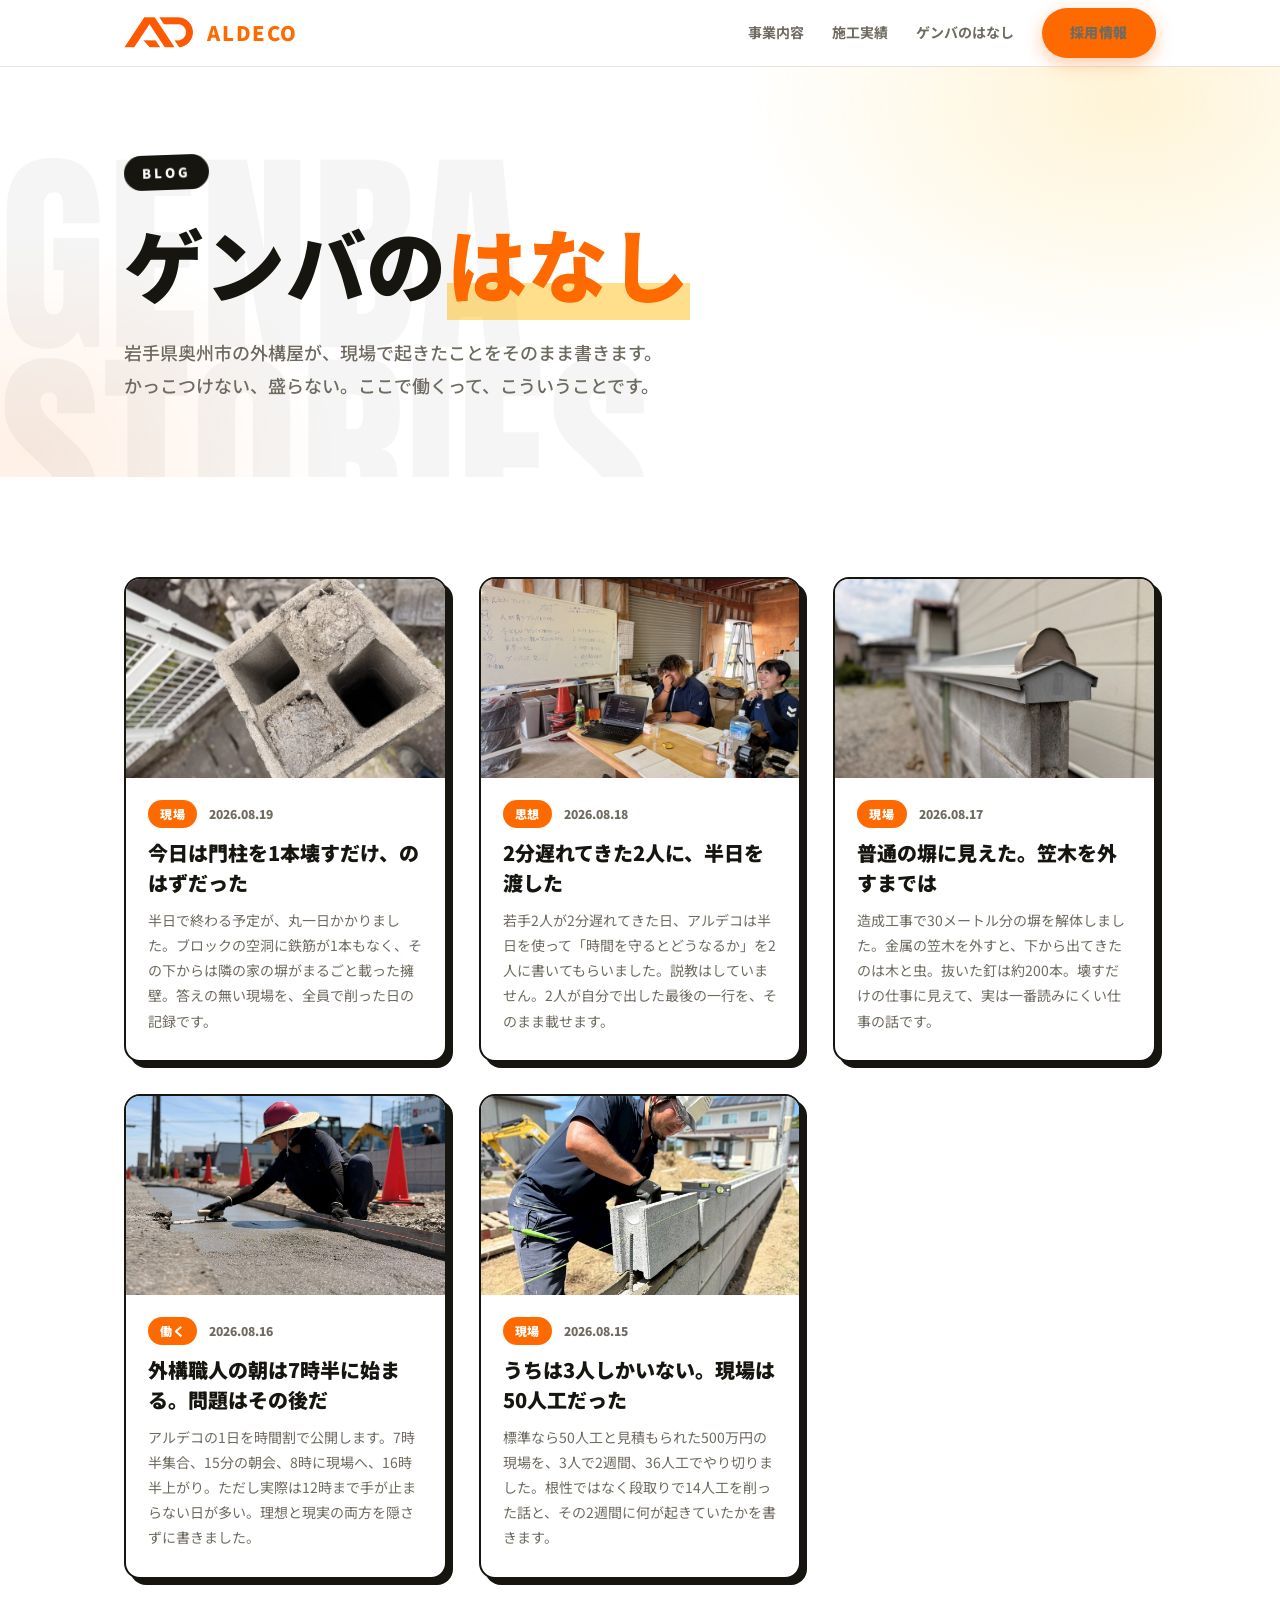
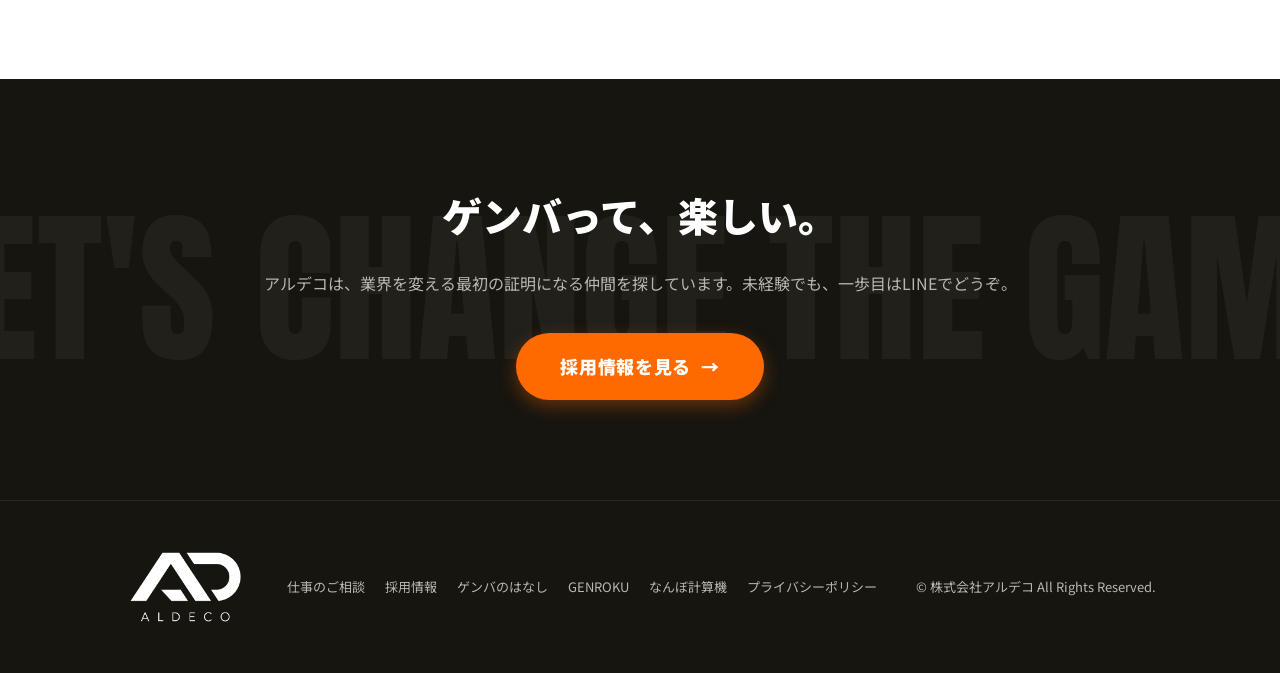
==== blog/index.html @ 64f45344 "記事修正: タイトルを型に戻し、文体を書き直し タイトル「ブロックの中はスカスカだった。問題はその下にあった」は SKILL.mdの型（結末・オチをタイトルに出さない／引っかかりだけ置く） に反してオ" ====
<!DOCTYPE html>
<html lang="ja">
<head>
<meta charset="UTF-8">
<meta name="viewport" content="width=device-width, initial-scale=1.0">
<title>ゲンバのはなし｜株式会社アルデコ（ALDECO）</title>
<meta name="description" content="岩手県奥州市の外構・造成会社アルデコのブログ。現場のリアル、道具の話、未経験から育つ仕組みまで、代表が自分で書いています。">
<link rel="canonical" href="https://aldeco.co.jp/blog/">
<meta property="og:type" content="website">
<meta property="og:site_name" content="株式会社アルデコ（ALDECO）">
<meta property="og:title" content="ゲンバのはなし｜株式会社アルデコ（ALDECO）">
<meta property="og:description" content="岩手県奥州市の外構・造成会社アルデコのブログ。現場のリアル、道具の話、未経験から育つ仕組みまで、代表が自分で書いています。">
<meta property="og:url" content="https://aldeco.co.jp/blog/">
<meta property="og:image" content="https://aldeco.co.jp/img/ogp.png">
<meta name="twitter:card" content="summary_large_image">
<link rel="icon" type="image/png" href="/img/favicon.png">
<link rel="alternate" type="application/rss+xml" title="アルデコのゲンバのはなし" href="/blog/feed.xml">
<link rel="preconnect" href="https://fonts.googleapis.com">
<link rel="preconnect" href="https://fonts.gstatic.com" crossorigin>
<link href="https://fonts.googleapis.com/css2?family=Anton&family=Noto+Sans+JP:wght@400;500;700;900&display=swap" rel="stylesheet">
<link rel="stylesheet" href="/style.css">
<link rel="stylesheet" href="/blog.css">
<script type="application/ld+json">{"@context":"https://schema.org","@graph":[{"@type":"Organization","@id":"https://aldeco.co.jp/#organization","name":"株式会社アルデコ","alternateName":"ALDECO","url":"https://aldeco.co.jp/","logo":"https://aldeco.co.jp/img/logo-black.png","telephone":"080-4402-3343","address":{"@type":"PostalAddress","addressCountry":"JP","addressRegion":"岩手県","addressLocality":"奥州市","streetAddress":"水沢真城東五郎兵衛2"},"areaServed":"岩手県","knowsAbout":["外構工事","ブロック積み","宅地造成","土間コンクリート"]},{"@type":"Blog","@id":"https://aldeco.co.jp/blog/#blog","name":"アルデコのゲンバのはなし","description":"アルデコに出会う人を、増やし続ける。","url":"https://aldeco.co.jp/blog/","inLanguage":"ja","publisher":{"@id":"https://aldeco.co.jp/#organization"},"blogPost":[{"@type":"BlogPosting","headline":"今日は門柱を1本壊すだけ、のはずだった","url":"https://aldeco.co.jp/blog/block-sukasuka/","datePublished":"2026-08-19"},{"@type":"BlogPosting","headline":"2分遅れてきた2人に、半日を渡した","url":"https://aldeco.co.jp/blog/2funnochikoku/","datePublished":"2026-08-18"},{"@type":"BlogPosting","headline":"普通の塀に見えた。笠木を外すまでは","url":"https://aldeco.co.jp/blog/kasagi-kaitai/","datePublished":"2026-08-17"},{"@type":"BlogPosting","headline":"外構職人の朝は7時半に始まる。問題はその後だ","url":"https://aldeco.co.jp/blog/genba-1nichi/","datePublished":"2026-08-16"},{"@type":"BlogPosting","headline":"うちは3人しかいない。現場は50人工だった","url":"https://aldeco.co.jp/blog/kanegasaki-50ninku/","datePublished":"2026-08-15"}]}]}</script>
<meta name="google-site-verification" content="G8R8m3gar3-l_zCH6oKk3zuVZLrA_u7wcCPGj2cS2X8">
<script async src="https://www.googletagmanager.com/gtag/js?id=G-1KLHYNGL5F"></script>
<script>
window.dataLayer=window.dataLayer||[];function gtag(){dataLayer.push(arguments)}
gtag('js',new Date());gtag('config','G-1KLHYNGL5F');
document.addEventListener('click',function(e){
  var a=e.target&&e.target.closest?e.target.closest('a'):null;if(!a)return;
  var h=a.getAttribute('href')||'',from=location.pathname;
  if(h.indexOf('/recruit/')===0||h.indexOf('#entry')===0)gtag('event','recruit_click',{link_url:h,from:from});
  if(h.indexOf('lin.ee')>-1||h.indexOf('line.me')>-1)gtag('event','line_click',{from:from});
  if(h.indexOf('tel:')===0)gtag('event','tel_click',{from:from});
},{passive:true});
</script>
</head>
<body class="is-blog">

<header>
  <div class="container nav">
    <a href="/" class="logo"><img src="/img/mark-allorange.png" alt="ALDECO ロゴ"><span>ALDECO</span></a>
    <nav class="nav-links">
      <a href="/#business" class="hide-sp">事業内容</a>
      <a href="/#works" class="hide-sp">施工実績</a>
      <a href="/blog/">ゲンバのはなし</a>
      <a href="/recruit/" class="btn">採用情報</a>
    </nav>
  </div>
</header>

<div class="blog-hero">
  <div class="watermark">GENBA<br>STORIES</div>
  <div class="container">
    <span class="eyebrow">BLOG</span>
    <h1>ゲンバの<span class="em">はなし</span></h1>
    <p class="sub">
      岩手県奥州市の外構屋が、現場で起きたことをそのまま書きます。<br>
      かっこつけない、盛らない。ここで働くって、こういうことです。
    </p>
  </div>
</div>

<section>
  <div class="container">
    <ul class="post-grid">
<li class="post-card"><a href="/blog/block-sukasuka/">
        <div class="pc-thumb"><img src="/img/blog/block-sukasuka-1.jpg" alt="解体したブロックの断面。空洞に鉄筋が通っていない" loading="lazy"></div>
        <div class="pc-body">
          <p class="pc-meta"><span class="pc-cat">現場</span><time datetime="2026-08-19">2026.08.19</time></p>
          <h2 class="pc-title">今日は門柱を1本壊すだけ、のはずだった</h2>
          <p class="pc-desc">半日で終わる予定が、丸一日かかりました。ブロックの空洞に鉄筋が1本もなく、その下からは隣の家の塀がまるごと載った擁壁。答えの無い現場を、全員で削った日の記録です。</p>
        </div>
      </a></li>
<li class="post-card"><a href="/blog/2funnochikoku/">
        <div class="pc-thumb"><img src="/img/blog/2funnochikoku-1.jpg" alt="事務所のホワイトボードの前で話すアルデコのメンバー" loading="lazy"></div>
        <div class="pc-body">
          <p class="pc-meta"><span class="pc-cat">思想</span><time datetime="2026-08-18">2026.08.18</time></p>
          <h2 class="pc-title">2分遅れてきた2人に、半日を渡した</h2>
          <p class="pc-desc">若手2人が2分遅れてきた日、アルデコは半日を使って「時間を守るとどうなるか」を2人に書いてもらいました。説教はしていません。2人が自分で出した最後の一行を、そのまま載せます。</p>
        </div>
      </a></li>
<li class="post-card"><a href="/blog/kasagi-kaitai/">
        <div class="pc-thumb"><img src="/img/blog/kasagi-kaitai-2.jpg" alt="解体前のブロック塀。上に金属の笠木が載っている" loading="lazy"></div>
        <div class="pc-body">
          <p class="pc-meta"><span class="pc-cat">現場</span><time datetime="2026-08-17">2026.08.17</time></p>
          <h2 class="pc-title">普通の塀に見えた。笠木を外すまでは</h2>
          <p class="pc-desc">造成工事で30メートル分の塀を解体しました。金属の笠木を外すと、下から出てきたのは木と虫。抜いた釘は約200本。壊すだけの仕事に見えて、実は一番読みにくい仕事の話です。</p>
        </div>
      </a></li>
<li class="post-card"><a href="/blog/genba-1nichi/">
        <div class="pc-thumb"><img src="/img/ikusei.jpg" alt="現場で施工作業をするアルデコのメンバー" loading="lazy"></div>
        <div class="pc-body">
          <p class="pc-meta"><span class="pc-cat">働く</span><time datetime="2026-08-16">2026.08.16</time></p>
          <h2 class="pc-title">外構職人の朝は7時半に始まる。問題はその後だ</h2>
          <p class="pc-desc">アルデコの1日を時間割で公開します。7時半集合、15分の朝会、8時に現場へ、16時半上がり。ただし実際は12時まで手が止まらない日が多い。理想と現実の両方を隠さずに書きました。</p>
        </div>
      </a></li>
<li class="post-card"><a href="/blog/kanegasaki-50ninku/">
        <div class="pc-thumb"><img src="/img/genba-block.jpg" alt="分譲地でブロックを積むアルデコの職人" loading="lazy"></div>
        <div class="pc-body">
          <p class="pc-meta"><span class="pc-cat">現場</span><time datetime="2026-08-15">2026.08.15</time></p>
          <h2 class="pc-title">うちは3人しかいない。現場は50人工だった</h2>
          <p class="pc-desc">標準なら50人工と見積もられた500万円の現場を、3人で2週間、36人工でやり切りました。根性ではなく段取りで14人工を削った話と、その2週間に何が起きていたかを書きます。</p>
        </div>
      </a></li>
    </ul>
  </div>
</section>

<div class="cta-band">
  <div class="container">
    <h2>ゲンバって、楽しい。</h2>
    <p>アルデコは、業界を変える最初の証明になる仲間を探しています。未経験でも、一歩目はLINEでどうぞ。</p>
    <a href="/recruit/" class="btn big">採用情報を見る</a>
  </div>
</div>

<footer>
  <div class="container foot">
    <img src="/img/logo-allwhite.png" alt="株式会社アルデコ" class="logo-img">
    <nav class="foot-nav">
      <a href="/#contact">仕事のご相談</a>
      <a href="/recruit/">採用情報</a>
      <a href="/blog/">ゲンバのはなし</a>
      <a href="https://genroku.app" target="_blank" rel="noopener">GENROKU</a>
      <a href="https://nambo.app" target="_blank" rel="noopener">なんぼ計算機</a>
      <a href="/privacy/">プライバシーポリシー</a>
    </nav>
    <span>© 株式会社アルデコ All Rights Reserved.</span>
  </div>
</footer>
</body>
</html>
---- style.css ----
/* ============================================
   ALDECO — さわやかポスター (BUDDICA系 白×黒×オレンジ)
   白ベース / 巨大黒タイポ / オレンジの遊び / ステッカー風バッジ
   ============================================ */
:root {
  --bg: #ffffff;
  --surface: #f7f5f1;
  --surface2: #ffffff;
  --line: #e8e4dc;
  --text: #16150f;
  --muted: #6f6b60;
  --accent: #ff6a00;
  --accent2: #ffb800;
  --dark: #16150f;
  --radius: 16px;
}

* { margin: 0; padding: 0; box-sizing: border-box; }

html { scroll-behavior: smooth; }

body {
  background: var(--bg);
  color: var(--text);
  font-family: "Noto Sans JP", "Hiragino Kaku Gothic ProN", "Yu Gothic", sans-serif;
  line-height: 1.8;
  font-size: 16px;
  -webkit-font-smoothing: antialiased;
}

img { max-width: 100%; display: block; }
a { color: inherit; text-decoration: none; }
ul { list-style: none; }

.container { max-width: 1080px; margin: 0 auto; padding: 0 24px; }
.en { font-family: "Anton", "Noto Sans JP", sans-serif; font-weight: 400; }


/* ---- header ---- */
header {
  position: sticky; top: 0; z-index: 100;
  background: rgba(255,255,255,.94);
  backdrop-filter: blur(8px);
  border-bottom: 1px solid var(--line);
}
.nav {
  display: flex; align-items: center; justify-content: space-between;
  height: 66px;
}
.logo {
  font-weight: 900; font-size: 20px; letter-spacing: .08em;
  color: var(--text);
  display: flex; align-items: center; gap: 12px;
}
.logo span { color: var(--accent); }
.logo img { height: 34px; width: auto; display: block; }
.logo-img { height: 76px; width: auto; display: block; }
.nav-links { display: flex; gap: 28px; align-items: center; font-size: 14px; font-weight: 700; }
.nav-links a { color: var(--muted); transition: color .2s; }
.nav-links a:hover { color: var(--text); }
.btn {
  display: inline-block;
  background: var(--accent);
  color: #fff;
  font-weight: 900;
  padding: 12px 28px;
  border-radius: 999px;
  letter-spacing: .04em;
  box-shadow: 0 6px 18px rgba(255,106,0,.35);
  transition: transform .15s, background .2s, box-shadow .15s;
}
.btn:hover { background: #ff8425; transform: translateY(-3px) rotate(-1deg); box-shadow: 0 10px 24px rgba(255,106,0,.4); }
.btn.big { padding: 17px 44px; font-size: 18px; }
.btn.ghost {
  background: #fff; color: var(--text);
  border: 2px solid var(--text);
  box-shadow: 4px 4px 0 var(--text);
}
.btn.ghost:hover { background: #fff; color: var(--accent); border-color: var(--accent); box-shadow: 4px 4px 0 var(--accent); }

/* ---- marquee (流れるテロップ) ---- */
.marquee {
  background: var(--accent);
  color: #fff;
  overflow: hidden;
  padding: 20px 0;
  transform: rotate(-1deg) scale(1.02);
  margin: -10px 0 0;
  position: relative; z-index: 3;
}
.marquee-track {
  display: inline-flex;
  align-items: center;
  white-space: nowrap;
  animation: marquee 22s linear infinite;
  font-weight: 900;
  font-size: 20px;
  letter-spacing: .06em;
}
.marquee-track span { padding: 0 32px; }
.marquee-track .m-sep { height: 22px; width: auto; opacity: .95; }
@keyframes marquee {
  from { transform: translateX(0); }
  to { transform: translateX(-50%); }
}
@media (prefers-reduced-motion: reduce) { .marquee-track { animation: none; } }

/* ---- hero (白ポスター) ---- */
.hero {
  padding: 100px 0 110px;
  position: relative;
  overflow: hidden;
  background:
    radial-gradient(ellipse 640px 420px at 88% 10%, rgba(255,184,0,.16), transparent 60%),
    radial-gradient(ellipse 520px 360px at 4% 92%, rgba(255,106,0,.10), transparent 60%),
    #fff;
}
.hero .container { position: relative; z-index: 2; }
.hero .eyebrow {
  display: inline-block;
  font-size: 13px; font-weight: 900; letter-spacing: .25em;
  color: #fff;
  background: var(--text);
  padding: 6px 18px;
  border-radius: 999px;
  margin-bottom: 28px;
  transform: rotate(-2deg);
}
.hero .en-script {
  font-family: Georgia, "Times New Roman", serif;
  font-style: italic;
  color: var(--accent);
  font-size: clamp(14px, 1.8vw, 18px);
  letter-spacing: .04em;
  margin-bottom: 14px;
  font-weight: 700;
}
.hero h1 {
  font-size: clamp(42px, 7.6vw, 88px);
  font-weight: 900;
  line-height: 1.22;
  letter-spacing: .01em;
  color: var(--text);
}
.hero h1 .em {
  color: var(--accent);
  white-space: nowrap;
  background: linear-gradient(transparent 68%, rgba(255,184,0,.45) 68%);
}
.hero h1 .em2 { color: var(--accent2); }
.hero .sub {
  margin-top: 30px;
  font-size: clamp(15px, 2vw, 18px);
  color: var(--muted);
  max-width: 680px;
  font-weight: 500;
}
.hero .cta-row { margin-top: 42px; display: flex; gap: 18px; flex-wrap: wrap; align-items: center; }

/* ステッカー風バッジ */
.chip-band { display: flex; gap: 14px; flex-wrap: wrap; margin-top: 32px; align-items: center; }
.chip-band b {
  background: var(--accent2); color: var(--text);
  font-weight: 900; font-size: clamp(15px, 2vw, 20px);
  padding: 10px 20px;
  border-radius: 12px;
  border: 2px solid var(--text);
  box-shadow: 4px 4px 0 var(--text);
  transform: rotate(-2deg);
}
.chip-band b:nth-child(2) { transform: rotate(1.5deg); background: #fff; }
.chip-band span { font-weight: 900; font-size: clamp(15px, 2vw, 20px); }

/* 巨大英語ウォーターマーク(薄グレー) */
.watermark {
  position: absolute;
  font-family: "Anton", sans-serif;
  font-size: clamp(90px, 17vw, 230px);
  line-height: .92;
  color: rgba(22, 21, 15, .045);
  white-space: nowrap;
  pointer-events: none;
  user-select: none;
  z-index: 1;
  letter-spacing: .01em;
}
.hero .watermark { right: -3%; bottom: 2%; text-align: right; white-space: normal; }
section { position: relative; overflow: hidden; }
section .watermark { top: 8px; left: -1%; }
section .container { position: relative; z-index: 2; }

/* ---- section base (巨大英語見出し+日本語) ---- */
section { padding: 100px 0; }
section.alt { background: var(--surface); }
.sec-label {
  font-family: "Anton", sans-serif;
  font-weight: 400;
  font-size: clamp(38px, 6vw, 68px);
  line-height: 1;
  letter-spacing: .015em;
  color: var(--text);
  margin-bottom: 18px;
  text-transform: uppercase;
}
.sec-label::after {
  content: "";
  display: block;
  width: 64px; height: 8px;
  background: var(--accent);
  border-radius: 999px;
  margin-top: 16px;
}
.sec-title {
  font-size: clamp(22px, 3.2vw, 34px);
  font-weight: 900; line-height: 1.5;
  margin-bottom: 24px;
}
.sec-lead { color: var(--muted); max-width: 720px; margin-bottom: 48px; font-weight: 500; }

/* ---- stat cards ---- */
.stats { display: grid; grid-template-columns: repeat(3, 1fr); gap: 20px; }
.stat {
  background: var(--surface2);
  border: 2px solid var(--line);
  border-radius: var(--radius);
  padding: 32px 26px;
  box-shadow: 0 10px 30px rgba(22,21,15,.05);
}
.stat .num {
  font-family: "Anton", "Noto Sans JP", sans-serif;
  font-size: 58px; font-weight: 400; color: var(--text);
  line-height: 1.05; letter-spacing: .02em;
}
.stat .num small { font-size: 22px; font-family: "Noto Sans JP", sans-serif; font-weight: 900; }
.stat .label { margin-top: 10px; font-size: 14px; color: var(--muted); }
.stat.good { border-color: var(--accent); }
.stat.good .num { color: var(--accent); }

/* ---- mission ---- */
.mission-box {
  border-left: 8px solid var(--accent);
  background: var(--surface2);
  border-radius: 0 var(--radius) var(--radius) 0;
  padding: 44px 40px;
  max-width: 800px;
  box-shadow: 0 14px 40px rgba(22,21,15,.07);
}
.mission-box .phrase {
  font-size: clamp(24px, 3.4vw, 36px);
  font-weight: 900; line-height: 1.5;
}
.mission-box .phrase .em { color: var(--accent); }
.mission-box .body { margin-top: 24px; color: var(--muted); font-weight: 500; }

/* ---- logic steps ---- */
.steps { display: grid; grid-template-columns: repeat(3, 1fr); gap: 20px; counter-reset: step; }
.step {
  background: var(--surface2);
  border: 2px solid var(--line);
  border-radius: var(--radius);
  padding: 32px 26px;
  position: relative;
  box-shadow: 0 10px 30px rgba(22,21,15,.05);
}
.step::before {
  counter-increment: step;
  content: "0" counter(step);
  font-family: "Anton", sans-serif;
  font-size: 52px; font-weight: 400;
  color: var(--accent);
  display: block; margin-bottom: 12px;
  line-height: 1;
}
.step h3 { font-size: 18px; font-weight: 900; margin-bottom: 10px; line-height: 1.5; }
.step p { font-size: 14px; color: var(--muted); }

/* ---- value cards (4本柱) ---- */
.values { display: grid; grid-template-columns: repeat(2, 1fr); gap: 20px; }
.value {
  background: var(--surface2);
  border: 2px solid var(--line);
  border-radius: var(--radius);
  padding: 34px 30px;
  transition: border-color .2s, transform .15s, box-shadow .2s;
  box-shadow: 0 10px 30px rgba(22,21,15,.05);
}
.value:hover { border-color: var(--accent); transform: translateY(-4px) rotate(-.5deg); box-shadow: 0 16px 40px rgba(255,106,0,.15); }
.value .no {
  font-family: "Anton", sans-serif;
  font-size: 15px; letter-spacing: .2em; color: var(--accent);
}
.value h3 { font-size: 22px; font-weight: 900; margin: 8px 0 12px; }
.value p { font-size: 14px; color: var(--muted); }

/* ---- business cards ---- */
.biz { display: grid; grid-template-columns: repeat(3, 1fr); gap: 20px; }
.biz-card {
  background: var(--surface2);
  border: 2px solid var(--line);
  border-radius: var(--radius);
  overflow: hidden;
  box-shadow: 0 10px 30px rgba(22,21,15,.05);
  transition: transform .15s, box-shadow .2s;
}
.biz-card:hover { transform: translateY(-4px); box-shadow: 0 16px 40px rgba(22,21,15,.1); }
.ph {
  aspect-ratio: 16/10;
  background:
    repeating-linear-gradient(-45deg, rgba(22,21,15,.03) 0 12px, transparent 12px 24px),
    linear-gradient(135deg, #efece6, #e3dfd7);
  display: flex; align-items: center; justify-content: center;
  color: #a29d92; font-size: 13px; letter-spacing: .1em; font-weight: 700;
  border-bottom: 2px solid var(--line);
}
.ph.tall { aspect-ratio: 16/9; border: 2px solid var(--line); border-radius: var(--radius); }
img.ph { object-fit: cover; width: 100%; }
img.ph.portrait { aspect-ratio: 3/4; height: auto; }
.phone .screen.has-img { padding: 0; min-height: 0; }
.phone .screen.has-img img { width: 100%; height: auto; display: block; }
.biz-card .body { padding: 26px 24px; }
.biz-card h3 { font-size: 19px; font-weight: 900; margin-bottom: 10px; }
.biz-card p { font-size: 14px; color: var(--muted); }

/* ---- products (自社アプリ showcase) ---- */
.showcase {
  display: grid; grid-template-columns: 380px 1fr; gap: 64px;
  align-items: center; margin-bottom: 96px;
}
.showcase:last-child { margin-bottom: 0; }
.showcase.flip { grid-template-columns: 1fr 380px; }
.showcase.flip .phone-wrap { order: 2; }
.showcase.flip .showcase-copy { order: 1; }

.product-label {
  font-family: "Anton", sans-serif;
  font-size: 14px; letter-spacing: .3em; color: var(--accent);
  margin-bottom: 10px;
}
.showcase-copy .app-name {
  font-size: clamp(30px, 4vw, 42px); font-weight: 900; letter-spacing: .03em;
  line-height: 1.2;
}
.showcase-copy .app-tagline {
  color: var(--accent); font-weight: 900; font-size: clamp(17px, 2.2vw, 21px);
  margin: 10px 0 22px;
}
.showcase-copy .story {
  border-left: 4px solid var(--accent2);
  padding-left: 18px;
  color: var(--muted); font-size: 15px; line-height: 2;
  margin-bottom: 22px;
  font-weight: 500;
}
.showcase-copy .story .born {
  color: var(--text); font-weight: 900;
}
.tags { display: flex; flex-wrap: wrap; gap: 8px; margin-bottom: 26px; }
.tags span {
  font-size: 12px; font-weight: 900;
  border: 2px solid var(--line); border-radius: 999px;
  padding: 5px 14px; color: var(--muted);
  background: #fff;
}
.tags span.hot { border-color: var(--accent); color: var(--accent); transform: rotate(-2deg); }
.try-note { font-size: 12px; color: var(--muted); margin-top: 10px; }

/* phone mockup (画面はダークのまま=アプリ実物感) */
.phone-wrap { display: flex; justify-content: center; }
.phone {
  width: 280px;
  background: #101114;
  border: 3px solid #2c2e33;
  border-radius: 40px;
  padding: 12px 10px;
  box-shadow: 0 30px 60px rgba(22,21,15,.28);
  transform: rotate(-2deg);
}
.showcase.flip .phone { transform: rotate(2deg); }
.phone .screen {
  background: #17181c;
  border-radius: 30px;
  overflow: hidden;
  min-height: 460px;
  padding: 18px 14px 14px;
  display: flex; flex-direction: column; gap: 10px;
  color: #f2f0ec;
}
.scr-head { display: flex; align-items: center; justify-content: space-between; }
.scr-title { font-size: 13px; font-weight: 900; letter-spacing: .08em; }
.scr-title .dot { color: var(--accent); }
.scr-sub { font-size: 9px; color: #8b8e96; }

/* nambo screen */
.calc-display {
  text-align: right; font-size: 34px; font-weight: 900;
  padding: 6px 8px 2px; letter-spacing: .02em;
}
.calc-display small { display: block; font-size: 9px; color: #8b8e96; font-weight: 400; text-align: right; }
.ai-bar {
  border: 1px dashed var(--accent);
  border-radius: 10px;
  padding: 8px 10px;
  font-size: 10px; line-height: 1.6; color: #ff9b4d;
  background: rgba(255,106,0,.08);
}
.chip-row { display: flex; gap: 6px; flex-wrap: wrap; }
.chip-row span {
  font-size: 9px; font-weight: 700;
  background: #22242a;
  border: 1px solid #33363c;
  border-radius: 6px; padding: 4px 8px; color: #c9c6be;
}
.chip-row span.on { border-color: var(--accent2); color: var(--accent2); }
.keys { display: grid; grid-template-columns: repeat(4, 1fr); gap: 6px; margin-top: auto; }
.keys b {
  aspect-ratio: 1.5; display: flex; align-items: center; justify-content: center;
  background: #22242a; border-radius: 8px;
  font-size: 13px; font-weight: 700; color: #e5e2da;
}
.keys b.op { background: #33240f; color: #ff9b4d; }
.keys b.eq { background: var(--accent); color: #fff; }

/* genroku screen */
.g-photos { display: grid; grid-template-columns: repeat(3, 1fr); gap: 6px; }
.g-photos i {
  aspect-ratio: 1; border-radius: 8px; font-style: normal;
  display: flex; align-items: flex-end; padding: 5px;
  font-size: 8px; color: rgba(255,255,255,.9);
  background: linear-gradient(135deg, #4a505a, #2c3037);
}
.g-photos i:nth-child(2) { background: linear-gradient(135deg, #5c5142, #35302a); }
.g-photos i:nth-child(4) { background: linear-gradient(135deg, #40525f, #2a343c); }
.g-photos i:nth-child(6) { background: linear-gradient(135deg, #57463a, #362c26); }
.g-rows { display: flex; flex-direction: column; gap: 6px; }
.g-rows div {
  background: #22242a; border-radius: 8px;
  padding: 8px 10px; font-size: 9px; color: #c9c6be;
  display: flex; justify-content: space-between; align-items: center;
}
.g-rows div em { font-style: normal; color: var(--accent2); font-weight: 700; }
.g-nav {
  margin-top: auto; display: flex; justify-content: space-around;
  border-top: 1px solid #2c2e33; padding-top: 10px;
  font-size: 9px; color: #8b8e96; font-weight: 700;
}
.g-nav span.on { color: var(--accent); }

/* ---- promise ---- */
.promise {
  display: grid; grid-template-columns: 1fr 1fr; gap: 40px; align-items: center;
}
.promise blockquote {
  font-size: clamp(18px, 2.4vw, 24px);
  font-weight: 900; line-height: 1.9;
}
.promise blockquote .em { color: var(--accent); }

/* ---- goals (宣言) ---- */
.goals { display: grid; grid-template-columns: repeat(3, 1fr); gap: 20px; }
.goal {
  border: 2px solid var(--line);
  border-top: 8px solid var(--accent);
  background: var(--surface2);
  border-radius: var(--radius);
  padding: 30px 26px;
  box-shadow: 0 10px 30px rgba(22,21,15,.05);
}
.goal .head { font-size: 13px; letter-spacing: .15em; color: var(--muted); margin-bottom: 12px; font-weight: 900; }
.goal .num { font-size: 32px; font-weight: 900; color: var(--text); line-height: 1.3; }
.goal .num .em { color: var(--accent); }
.goal p { margin-top: 10px; font-size: 13px; color: var(--muted); }

/* ---- message (代表の言葉) ---- */
.message { display: grid; grid-template-columns: 340px 1fr; gap: 48px; align-items: start; }
.message .ph.portrait {
  aspect-ratio: 3/4; border: 2px solid var(--line); border-radius: var(--radius);
  transform: rotate(-1.5deg);
  box-shadow: 0 14px 36px rgba(22,21,15,.12);
}
.message-quote {
  font-size: clamp(15px, 1.9vw, 17px);
  line-height: 2.3;
  font-weight: 500;
}
.message-quote p { margin-bottom: 1.6em; }
.message-quote .em { color: var(--accent); font-weight: 900; }
.message-quote .strong { font-weight: 900; font-size: 1.25em; }
.message-quote .sign { margin-top: 2em; color: var(--muted); font-size: 14px; }

/* ---- manifesto (ゲンバって、楽しい。) ---- */
.manifesto-body {
  max-width: 660px;
}
.m-line {
  font-size: 17px;
  font-weight: 500;
  line-height: 2.15;
  letter-spacing: .02em;
  margin-bottom: 2em;
}
.m-line .grey { color: var(--muted); }
.m-line.m-evidence {
  font-family: "Noto Sans JP", sans-serif;
  font-weight: 900;
  font-size: 20px;
  line-height: 1.9;
}
.m-line.m-evidence mark {
  background: linear-gradient(transparent 55%, rgba(255,184,0,.45) 55%);
  color: inherit;
}
.m-line .noudou-word {
  font-family: "Noto Sans JP", sans-serif;
  font-weight: 900;
}
.manifesto-body ruby rt { font-size: .5em; letter-spacing: .2em; color: var(--muted); }
.m-defbox {
  border: 2px solid var(--text);
  border-radius: 4px;
  padding: 20px 24px;
  margin: 0 0 3em;
  font-family: "Noto Sans JP", sans-serif;
  font-size: 14px;
  line-height: 1.9;
  letter-spacing: .04em;
}
.m-defbox .word { font-weight: 900; font-size: 17px; margin-right: .6em; }
.m-defbox .yomi { color: var(--muted); font-size: 12px; letter-spacing: .18em; }
.m-line.m-scene { border-left: 4px solid var(--accent2); padding-left: 20px; }
.m-line.m-invite {
  font-family: "Noto Sans JP", sans-serif;
  font-weight: 900;
  font-size: 19px;
  margin-top: 3em;
  margin-bottom: 0;
}

/* 武器バンド(RPG) */
.noudou-band {
  background: var(--dark);
  padding: 96px 0 104px;
  position: relative;
  overflow: hidden;
}
.noudou-band::before {
  content: "CHOOSE YOUR WEAPON";
  position: absolute;
  font-family: "Anton", sans-serif;
  font-size: clamp(60px, 11vw, 160px);
  color: rgba(255,255,255,.05);
  white-space: nowrap;
  left: 50%; top: 18%;
  transform: translate(-50%, -50%);
  pointer-events: none;
}
.noudou-band .container { position: relative; z-index: 2; }
.noudou-band h2 {
  font-weight: 900;
  font-size: clamp(38px, 8.5vw, 72px);
  line-height: 1.35;
  letter-spacing: .02em;
  color: var(--accent2);
}
.noudou-band .band-sub {
  margin-top: 30px;
  font-size: 15.5px;
  line-height: 2.15;
  color: #c9c8ce;
  font-weight: 500;
}
.noudou-band .sig {
  margin-top: 40px;
  font-size: 13px;
  letter-spacing: .28em;
  color: #9b9aa0;
  font-weight: 700;
}

/* RPG選択ボックス */
.rpg-box {
  margin-top: 40px;
  border: 3px solid #f2f1f4;
  border-radius: 8px;
  box-shadow: 0 0 0 3px var(--dark), 0 0 0 5px #f2f1f4;
  padding: 24px 28px;
  color: #f2f1f4;
  max-width: 420px;
}
.rpg-q { font-size: 15px; font-weight: 700; letter-spacing: .06em; margin-bottom: 16px; }
.rpg-opts { list-style: none; font-size: 17px; font-weight: 900; line-height: 2.3; letter-spacing: .04em; }
.rpg-opts .cursor { color: var(--accent2); margin-right: 10px; animation: blink 1.1s steps(1) infinite; }
.rpg-opts .nocursor { visibility: hidden; margin-right: 10px; }
.rpg-opts small { font-weight: 600; font-size: 12.5px; color: #a9a8b0; margin-left: 12px; }
@keyframes blink { 50% { opacity: 0; } }
@media (prefers-reduced-motion: reduce) { .rpg-opts .cursor { animation: none; } }

/* ---- MVV(アルデコの約束) ---- */
.mvv-item { margin-bottom: 56px; max-width: 720px; }
.mvv-item:last-child { margin-bottom: 0; }
.mvv-tag {
  font-size: 13px; letter-spacing: .18em; color: var(--muted);
  font-weight: 900; margin-bottom: 12px;
}
.mvv-item h3 {
  font-weight: 900;
  font-size: clamp(24px, 4vw, 34px);
  line-height: 1.5;
  letter-spacing: .02em;
}
.mvv-note { margin-top: 14px; font-size: 15px; line-height: 2; color: var(--muted); font-weight: 500; }
.value-card {
  border: 2px solid var(--text);
  border-radius: var(--radius);
  background: var(--surface2);
  padding: 26px 28px;
  margin-top: 6px;
  box-shadow: 6px 6px 0 var(--accent2);
}
.value-card h4 { font-weight: 900; font-size: 22px; margin-bottom: 10px; }
.value-card p { font-size: 14.5px; line-height: 2; color: var(--muted); }
.value-card .use {
  display: inline-block; margin-top: 14px;
  font-size: 13px; font-weight: 900;
  color: var(--text);
  background: linear-gradient(transparent 20%, rgba(255,184,0,.5) 20%);
  padding: 2px 10px;
}

/* ---- 育て方(目・頭・手のベン図) ---- */
.grow-lead { font-size: 16.5px; line-height: 2.1; margin-bottom: 44px; max-width: 700px; font-weight: 500; }
.venn-wrap { margin-bottom: 44px; }
.venn {
  position: relative;
  width: min(360px, 88%);
  aspect-ratio: 1 / 0.94;
  margin: 0 auto 36px;
}
.vc {
  position: absolute;
  width: 62%;
  aspect-ratio: 1 / 1;
  border-radius: 50%;
  background: rgba(255, 106, 0, .16);
}
.vc-me { top: 0; left: 19%; }
.vc-atama { bottom: 0; left: 0; }
.vc-te { bottom: 0; right: 0; }
.vlabel {
  position: absolute;
  font-weight: 900;
  font-size: 28px;
  color: var(--text);
}
.vl-me { top: 7%; left: 50%; transform: translateX(-50%); }
.vl-atama { bottom: 9%; left: 11%; }
.vl-te { bottom: 9%; right: 11%; }
.venn-center {
  position: absolute;
  top: 54%; left: 50%;
  transform: translate(-50%, -50%);
  font-weight: 900;
  font-size: 22px;
  letter-spacing: .06em;
  color: var(--accent);
  text-align: center;
  line-height: 1.3;
}
.venn-center small {
  display: block;
  font-size: 10px; font-weight: 700; letter-spacing: .2em;
  color: var(--muted); margin-top: 2px;
}
.venn-legend { display: flex; flex-direction: column; gap: 12px; margin-bottom: 24px; max-width: 640px; margin-left: auto; margin-right: auto; }
.venn-legend p { font-size: 13.5px; line-height: 1.9; color: var(--muted); font-weight: 500; }
.venn-legend b { font-weight: 900; color: var(--text); margin-right: .5em; }
.venn-note {
  text-align: center;
  font-weight: 900;
  font-size: 15px;
}
.venn-note span {
  background: linear-gradient(transparent 55%, rgba(255,184,0,.5) 55%);
  padding: 0 4px;
}
.grow-quote {
  border-left: 4px solid var(--accent2);
  padding-left: 22px;
  font-weight: 900;
  font-size: 19px;
  max-width: 700px;
}
.grow-quote small {
  display: block; margin-top: 10px;
  font-weight: 500; font-size: 13.5px;
  color: var(--muted);
}

/* ---- LINEボタン・浮遊CTA ---- */
.btn-line { background: #06c755; color: #fff; box-shadow: 0 6px 18px rgba(6,199,85,.35); }
.btn-line:hover { background: #05b34c; box-shadow: 0 10px 24px rgba(6,199,85,.4); }
.float-cta {
  position: fixed; left: 0; right: 0; bottom: 0; z-index: 150;
  display: flex; gap: 10px; justify-content: center; align-items: center;
  padding: 12px 16px calc(12px + env(safe-area-inset-bottom));
  background: rgba(255,255,255,.94);
  backdrop-filter: blur(8px);
  border-top: 1px solid var(--line);
  transform: translateY(110%);
  transition: transform .35s cubic-bezier(.22,1,.36,1);
}
.float-cta.show { transform: none; }
.float-cta .btn { padding: 12px 22px; font-size: 14px; }
@media (min-width: 861px) {
  .float-cta {
    left: auto; right: 24px; bottom: 24px;
    border: 1px solid var(--line); border-radius: 999px;
    padding: 10px 14px;
    box-shadow: 0 12px 32px rgba(22,21,15,.15);
  }
}

/* ---- 要約カード+全文を読む ---- */
.digest { display: flex; flex-direction: column; gap: 14px; margin-bottom: 28px; max-width: 680px; }
.digest p { font-weight: 900; font-size: clamp(17px, 2.4vw, 21px); line-height: 1.9; }
.digest p mark { background: linear-gradient(transparent 55%, rgba(255,184,0,.45) 55%); color: inherit; }
.read-full { margin-top: 8px; }
.read-full summary {
  cursor: pointer; list-style: none;
  display: inline-flex; align-items: center; gap: 8px;
  font-weight: 900; font-size: 14px;
  color: var(--accent);
  border: 2px solid var(--accent); border-radius: 999px;
  padding: 10px 24px;
  transition: background .2s;
}
.read-full summary::-webkit-details-marker { display: none; }
.read-full summary::after { content: "▼"; font-size: 10px; transition: transform .2s; }
.read-full[open] summary::after { transform: rotate(180deg); }
.read-full summary:hover { background: rgba(255,106,0,.08); }
.read-full .full-body { margin-top: 28px; }

/* ---- 図解(給料の階段・休日バー) ---- */
.fig-grid { display: grid; grid-template-columns: 1fr 1fr; gap: 20px; margin-top: 28px; }
.fig {
  background: var(--surface2); border: 2px solid var(--line);
  border-radius: var(--radius); padding: 26px 24px;
  box-shadow: 0 10px 30px rgba(22,21,15,.05);
}
.fig h4 { font-size: 15px; font-weight: 900; margin-bottom: 20px; }
.stairs { display: flex; align-items: flex-end; gap: 10px; height: 200px; }
.stair { flex: 1; display: flex; flex-direction: column; justify-content: flex-end; }
.stair .bar {
  border-radius: 10px 10px 0 0;
  display: flex; flex-direction: column; align-items: center; justify-content: flex-start;
  padding-top: 12px; color: #fff; font-weight: 900;
}
.stair .bar b { font-size: 18px; line-height: 1.2; }
.stair .bar span { font-size: 10px; font-weight: 700; opacity: .95; }
.stair .cap { text-align: center; font-size: 11px; font-weight: 700; color: var(--muted); margin-top: 8px; line-height: 1.4; }
.stair:nth-child(1) .bar { height: 78px; background: linear-gradient(180deg, #b9b6ae, #a09d95); }
.stair:nth-child(2) .bar { height: 118px; background: linear-gradient(180deg, var(--accent), #ff8425); }
.stair:nth-child(3) .bar { height: 190px; background: linear-gradient(180deg, var(--accent2), var(--accent)); }
.hbar .row { display: flex; align-items: center; gap: 10px; margin-bottom: 12px; }
.hbar .name { width: 7em; font-size: 12px; font-weight: 700; color: var(--muted); }
.hbar .track { flex: 1; background: var(--surface); border-radius: 999px; height: 24px; overflow: hidden; }
.hbar .fill {
  height: 100%; border-radius: 999px;
  display: flex; align-items: center; justify-content: flex-end;
  padding-right: 10px; color: #fff; font-size: 11px; font-weight: 900;
  background: #b9b6ae;
}
.hbar .row.hl .fill { background: var(--accent); }
.hbar .row.goal .fill { background: repeating-linear-gradient(-45deg, var(--accent2) 0 8px, #ffca3a 8px 16px); color: var(--text); }

/* ---- ロードマップのLvバー ---- */
.lv { margin-top: 14px; display: flex; gap: 4px; }
.lv i { flex: 1; height: 8px; border-radius: 4px; background: var(--line); }
.lv i.on { background: var(--accent); }

@media (max-width: 860px) { .fig-grid { grid-template-columns: 1fr; } }

/* ---- recruit hero kicker ---- */
.kuyashii {
  margin-top: 26px;
  font-size: clamp(26px, 4.6vw, 44px);
  font-weight: 900;
  color: var(--accent);
  letter-spacing: .04em;
}

/* ---- company table ---- */
.company-table { width: 100%; border-collapse: collapse; max-width: 760px; }
.company-table th, .company-table td {
  text-align: left; padding: 18px 8px;
  border-bottom: 2px solid var(--line);
  font-size: 15px; vertical-align: top;
}
.company-table th { width: 160px; color: var(--muted); font-weight: 900; }

/* ---- news ---- */
.news-list { max-width: 760px; }
.news-list li {
  display: flex; gap: 24px; align-items: baseline;
  padding: 16px 4px; border-bottom: 2px solid var(--line);
  font-size: 15px;
}
.news-list time { color: var(--accent); font-weight: 900; font-size: 13px; white-space: nowrap; }
.news-list a { font-weight: 700; }
.news-list a:hover { color: var(--accent); text-decoration: underline; }
.news-more { max-width: 760px; margin-top: 22px; font-weight: 900; }
.news-more a { color: var(--accent); }
.news-more a:hover { text-decoration: underline; }

/* ---- map ---- */
.map-wrap {
  margin-top: 36px; border: 2px solid var(--line); border-radius: var(--radius);
  overflow: hidden; max-width: 760px;
}
.map-wrap iframe { display: block; width: 100%; height: 320px; border: 0; }

/* ---- form ---- */
.form { max-width: 680px; }
.form .row { margin-bottom: 22px; }
.form label { display: block; font-weight: 900; font-size: 14px; margin-bottom: 8px; }
.form label .req {
  display: inline-block; background: var(--accent); color: #fff;
  font-size: 10px; font-weight: 900; border-radius: 4px;
  padding: 1px 8px; margin-left: 8px; vertical-align: 2px;
}
.form input[type="text"], .form input[type="email"], .form input[type="tel"], .form textarea {
  width: 100%; background: #fff;
  border: 2px solid var(--line); border-radius: 12px;
  color: var(--text); font-family: inherit; font-size: 15px;
  padding: 13px 14px;
}
.form input:focus, .form textarea:focus { outline: none; border-color: var(--accent); }
.form textarea { min-height: 140px; resize: vertical; }
.form .radio-row { display: flex; gap: 24px; flex-wrap: wrap; }
.form .radio-row label { display: flex; align-items: center; gap: 8px; font-weight: 500; margin: 0; cursor: pointer; }
.form input[type="radio"], .form input[type="checkbox"] { accent-color: var(--accent); width: 17px; height: 17px; }
.form .agree { display: flex; align-items: center; gap: 10px; font-size: 14px; }
.form .agree a { color: var(--accent); text-decoration: underline; }
.form .submit-row { margin-top: 32px; }
.form button.btn { border: 0; cursor: pointer; font-family: inherit; font-size: 16px; }

/* ---- legal page ---- */
.legal { max-width: 760px; }
.legal h3 { font-size: 18px; font-weight: 900; margin: 32px 0 12px; }
.legal p, .legal li { font-size: 14px; color: var(--muted); line-height: 2; }
.legal ul { list-style: disc; padding-left: 22px; }

/* ---- recruit specific ---- */
.honest {
  max-width: 780px;
  font-size: clamp(17px, 2.2vw, 21px);
  font-weight: 900; line-height: 2.1;
}
.honest .em { color: var(--accent); background: linear-gradient(transparent 70%, rgba(255,184,0,.4) 70%); }
.honest .yellow { background: linear-gradient(transparent 70%, rgba(255,184,0,.55) 70%); }

.roadmap { display: grid; grid-template-columns: repeat(3, 1fr); gap: 20px; }
.year {
  background: var(--surface2);
  border: 2px solid var(--line);
  border-radius: var(--radius);
  padding: 30px 26px;
  box-shadow: 0 10px 30px rgba(22,21,15,.05);
}
.year .tag {
  display: inline-block;
  background: var(--text); color: #fff;
  font-weight: 900; font-size: 14px;
  padding: 5px 16px; border-radius: 999px;
  margin-bottom: 16px;
  transform: rotate(-2deg);
}
.year:nth-child(2) .tag { background: var(--accent); }
.year:nth-child(3) .tag { background: var(--accent2); color: var(--text); }
.year h3 { font-size: 18px; font-weight: 900; margin-bottom: 10px; }
.year p { font-size: 14px; color: var(--muted); }

.faq { max-width: 800px; }
.faq details {
  border: 2px solid var(--line);
  border-radius: var(--radius);
  background: var(--surface2);
  margin-bottom: 14px;
  overflow: hidden;
  box-shadow: 0 8px 24px rgba(22,21,15,.04);
}
.faq details[open] { border-color: var(--accent); }
.faq summary {
  cursor: pointer;
  padding: 20px 24px;
  font-weight: 900;
  list-style: none;
  position: relative;
  padding-right: 56px;
}
.faq summary::-webkit-details-marker { display: none; }
.faq summary::after {
  content: "+";
  position: absolute; right: 24px; top: 50%;
  transform: translateY(-50%);
  color: var(--accent); font-size: 26px; font-weight: 400;
  transition: transform .2s;
}
.faq details[open] summary::after { transform: translateY(-50%) rotate(45deg); }
.faq .answer { padding: 0 24px 22px; color: var(--muted); font-size: 15px; }
.faq .answer .em { color: var(--text); font-weight: 900; background: linear-gradient(transparent 70%, rgba(255,184,0,.4) 70%); }

.notice {
  font-size: 12px; color: #96917f; margin-top: 20px;
}

/* ---- CTA band (黒で締める) ---- */
.cta-band {
  text-align: center;
  padding: 100px 0;
  background: var(--dark);
  color: #fff;
  position: relative;
  overflow: hidden;
}
.cta-band::before {
  content: "LET'S CHANGE THE GAME";
  position: absolute;
  font-family: "Anton", sans-serif;
  font-size: clamp(70px, 13vw, 180px);
  color: rgba(255,255,255,.05);
  white-space: nowrap;
  left: 50%; top: 50%;
  transform: translate(-50%, -50%);
  pointer-events: none;
}
.cta-band .container { position: relative; z-index: 2; }
.cta-band h2 { font-size: clamp(26px, 4vw, 40px); font-weight: 900; margin-bottom: 18px; }
.cta-band p { color: #b9b6ae; margin-bottom: 36px; }
.cta-band .notice { color: #8b877c; }

/* ---- footer (黒) ---- */
footer {
  background: var(--dark);
  color: #b9b6ae;
  border-top: 1px solid #2a2922;
  padding: 48px 0;
  font-size: 13px;
}
footer .logo { color: #fff; }
.foot { display: flex; justify-content: space-between; align-items: center; flex-wrap: wrap; gap: 16px; }
.foot-nav { display: flex; gap: 20px; flex-wrap: wrap; font-size: 13px; }
.foot-nav a { color: #b9b6ae; }
.foot-nav a:hover { color: #fff; }

/* ============================================
   MOTION — こだわりの動き
   ============================================ */

/* スクロール進捗バー */
#progress {
  position: fixed; top: 0; left: 0;
  height: 3px; width: 0;
  background: linear-gradient(90deg, var(--accent), var(--accent2));
  z-index: 300;
}

/* ヘッダー: 下スクロールで隠れ、上で戻る */
header { transition: transform .35s cubic-bezier(.22,1,.36,1), box-shadow .3s ease; }
header.hidden { transform: translateY(-100%); }
header.scrolled { box-shadow: 0 6px 24px rgba(22,21,15,.08); }

/* ヒーロー: 読み込み時の段階演出 */
@keyframes heroUp {
  from { opacity: 0; transform: translateY(36px); }
  to { opacity: 1; transform: none; }
}
.hero .container > * { opacity: 0; animation: heroUp .9s cubic-bezier(.22,1,.36,1) forwards; }
.hero .container > *:nth-child(1) { animation-delay: .05s; }
.hero .container > *:nth-child(2) { animation-delay: .18s; }
.hero .container > *:nth-child(3) { animation-delay: .3s; }
.hero .container > *:nth-child(4) { animation-delay: .48s; }
.hero .container > *:nth-child(5) { animation-delay: .62s; }
.hero .container > *:nth-child(6) { animation-delay: .76s; }
.hero .container > *:nth-child(7) { animation-delay: .9s; }
@keyframes wmIn { from { opacity: 0; } to { opacity: 1; } }
.hero .watermark { opacity: 0; animation: wmIn 1.8s ease .5s forwards; }

/* 「悔しいから、変える。」マーカーが引かれる演出 */
.kuyashii { position: relative; display: inline-block; z-index: 1; }
.kuyashii::after {
  content: ""; position: absolute; left: -4px; right: -4px; bottom: 4px;
  height: .38em; background: rgba(255,184,0,.5); z-index: -1;
  transform: scaleX(0); transform-origin: left;
  animation: markerDraw .7s cubic-bezier(.22,1,.36,1) 1.2s forwards;
}
@keyframes markerDraw { to { transform: scaleX(1); } }

/* ---- scroll reveal + 子要素スタッガー ---- */
.reveal { opacity: 0; transform: translateY(28px); transition: opacity .7s ease, transform .7s ease; }
.reveal.in { opacity: 1; transform: none; }
.stagger > * { opacity: 0; transform: translateY(26px); transition: opacity .65s cubic-bezier(.22,1,.36,1), transform .65s cubic-bezier(.22,1,.36,1); }
.in .stagger > * { opacity: 1; transform: none; }
.in .stagger > *:nth-child(2) { transition-delay: .12s; }
.in .stagger > *:nth-child(3) { transition-delay: .24s; }
.in .stagger > *:nth-child(4) { transition-delay: .36s; }
.in .stagger > *:nth-child(5) { transition-delay: .48s; }

/* 巨大英語見出し: ワイプ表示+バーが伸びる */
.reveal .sec-label { clip-path: inset(0 100% 0 0); transition: clip-path .9s cubic-bezier(.22,1,.36,1) .1s; }
.reveal.in .sec-label { clip-path: inset(0 -2% 0 0); }
.reveal .sec-label::after { width: 0; transition: width .7s cubic-bezier(.22,1,.36,1) .7s; }
.reveal.in .sec-label::after { width: 64px; }

/* ウォーターマーク: パララックス(JS制御) */
.watermark { will-change: transform; }

/* 写真: 統一の色調+ホバーでズーム */
img.ph { filter: saturate(1.08) contrast(1.04); transition: transform .7s cubic-bezier(.22,1,.36,1); }
.biz-card { overflow: hidden; }
.biz-card:hover img.ph { transform: scale(1.06); }
.promise img.ph:hover { transform: scale(1.02); }

/* スマホモック: ふわふわ浮遊 */
@keyframes floatL {
  0%, 100% { transform: rotate(-2deg) translateY(0); }
  50% { transform: rotate(-2deg) translateY(-12px); }
}
@keyframes floatR {
  0%, 100% { transform: rotate(2deg) translateY(0); }
  50% { transform: rotate(2deg) translateY(-12px); }
}
.phone { animation: floatL 5.5s ease-in-out infinite; }
.showcase.flip .phone { animation: floatR 6s ease-in-out infinite; }

/* ボタン: 矢印がスッと動く */
.btn.big { position: relative; }
.btn.big::after {
  content: "→"; display: inline-block; margin-left: 10px;
  transition: transform .3s cubic-bezier(.22,1,.36,1);
}
.btn.big:hover::after { transform: translateX(5px); }

/* FAQ: 開いたとき中身がふわっと */
.faq details[open] .answer { animation: fadeSlide .35s ease; }
@keyframes fadeSlide { from { opacity: 0; transform: translateY(-6px); } to { opacity: 1; transform: none; } }

/* マーキー: ホバーで一時停止 */
.marquee:hover .marquee-track { animation-play-state: paused; }

/* 動きを減らす設定の人には全部オフ */
@media (prefers-reduced-motion: reduce) {
  .reveal, .stagger > * { opacity: 1; transform: none; transition: none; }
  .reveal .sec-label { clip-path: none; transition: none; }
  .reveal .sec-label::after { width: 64px; transition: none; }
  .hero .container > *, .hero .watermark, .kuyashii::after { animation: none; opacity: 1; }
  .kuyashii::after { transform: scaleX(1); }
  .phone, .showcase.flip .phone { animation: none; }
  .marquee-track { animation: none; }
}

/* ---- responsive ---- */
@media (max-width: 860px) {
  .stats, .steps, .biz, .goals, .roadmap { grid-template-columns: 1fr; }
  .values { grid-template-columns: 1fr; }
  .promise { grid-template-columns: 1fr; }
  .message { grid-template-columns: 1fr; }
  .message .ph.portrait { max-width: 280px; }
  .showcase, .showcase.flip { grid-template-columns: 1fr; gap: 36px; }
  .showcase.flip .phone-wrap { order: 1; }
  .showcase.flip .showcase-copy { order: 2; }
  .nav-links { gap: 16px; }
  .nav-links a.hide-sp { display: none; }
  section { padding: 64px 0; }
  .hero { padding: 72px 0 72px; }
}
---- blog.css ----
/* ============================================
   ALDECO BLOG — 「ゲンバのはなし」
   style.css を継承。ブログ固有の見た目だけをここに置く。
   ============================================ */

/* ---- 一覧のヒーロー ---- */
.blog-hero {
  padding: 88px 0 76px;
  position: relative;
  overflow: hidden;
  background:
    radial-gradient(ellipse 640px 420px at 88% 8%, rgba(255,184,0,.16), transparent 60%),
    radial-gradient(ellipse 520px 360px at 2% 94%, rgba(255,106,0,.10), transparent 60%),
    #fff;
}
.blog-hero .container { position: relative; z-index: 2; }
.blog-hero .eyebrow {
  display: inline-block;
  font-size: 13px; font-weight: 900; letter-spacing: .25em;
  color: #fff; background: var(--text);
  padding: 6px 18px; border-radius: 999px;
  margin-bottom: 24px; transform: rotate(-2deg);
}
.blog-hero h1 {
  font-size: clamp(40px, 7vw, 80px);
  font-weight: 900; line-height: 1.2; letter-spacing: .01em;
}
.blog-hero h1 .em {
  color: var(--accent);
  background: linear-gradient(transparent 68%, rgba(255,184,0,.45) 68%);
}
.blog-hero .sub {
  margin-top: 26px; max-width: 680px;
  font-size: clamp(15px, 2vw, 18px); color: var(--muted); font-weight: 500;
}

/* ---- 記事カード ---- */
.post-grid {
  display: grid;
  grid-template-columns: repeat(auto-fill, minmax(300px, 1fr));
  gap: 32px;
}
.post-card a {
  display: flex; flex-direction: column; height: 100%;
  background: #fff;
  border: 2px solid var(--text);
  border-radius: var(--radius);
  overflow: hidden;
  box-shadow: 6px 6px 0 var(--text);
  transition: transform .2s ease, box-shadow .2s ease;
}
.post-card a:hover { transform: translate(-3px, -3px); box-shadow: 10px 10px 0 var(--accent); }
.pc-thumb { aspect-ratio: 16 / 10; overflow: hidden; background: var(--surface); }
.pc-thumb img { width: 100%; height: 100%; object-fit: cover; }
.pc-thumb-none {
  display: grid; place-items: center;
  background: var(--text);
}
.pc-thumb-none span {
  font-family: "Anton", sans-serif; font-size: 38px;
  color: var(--accent); letter-spacing: .1em;
}
.pc-body { padding: 22px 22px 26px; display: flex; flex-direction: column; gap: 10px; flex: 1; }
.pc-meta { display: flex; align-items: center; gap: 12px; font-size: 12px; font-weight: 900; }
.pc-cat {
  background: var(--accent); color: #fff;
  padding: 3px 12px; border-radius: 999px; letter-spacing: .06em;
}
.pc-meta time { color: var(--muted); }
.pc-title { font-size: 20px; font-weight: 900; line-height: 1.5; }
.pc-desc { font-size: 14px; color: var(--muted); line-height: 1.8; }
.post-empty { color: var(--muted); font-weight: 700; }

/* ---- 記事ページ ---- */
.container.narrow { max-width: 760px; }

.post-head { padding: 56px 0 32px; }
.breadcrumb { font-size: 12px; font-weight: 700; color: var(--muted); display: flex; gap: 8px; margin-bottom: 26px; }
.breadcrumb a:hover { color: var(--accent); }
.post-cat {
  display: inline-block;
  background: var(--accent); color: #fff;
  font-size: 12px; font-weight: 900; letter-spacing: .08em;
  padding: 5px 16px; border-radius: 999px;
  margin-bottom: 20px; transform: rotate(-1.5deg);
}
.post h1 {
  font-size: clamp(28px, 4.6vw, 46px);
  font-weight: 900; line-height: 1.45; letter-spacing: .01em;
}
.post-meta {
  margin-top: 22px; display: flex; gap: 18px; flex-wrap: wrap;
  font-size: 13px; font-weight: 700; color: var(--muted);
}
.post-meta time { color: var(--accent); font-weight: 900; }

.post-hero { max-width: 1080px; margin: 0 auto 44px; padding: 0 24px; }
.post-hero img {
  width: 100%; border-radius: var(--radius);
  border: 2px solid var(--text); box-shadow: 8px 8px 0 var(--text);
}

/* 要点(AIにも読者にも最初に読ませる) */
.post-summary {
  background: var(--surface);
  border-left: 6px solid var(--accent);
  border-radius: 0 var(--radius) var(--radius) 0;
  padding: 26px 28px;
  margin-bottom: 48px;
}
.post-summary-title {
  font-size: 12px; font-weight: 900; letter-spacing: .18em;
  color: var(--accent); margin-bottom: 12px;
}
.post-summary ul { display: grid; gap: 10px; }
.post-summary li {
  font-weight: 700; font-size: 15px; line-height: 1.8;
  padding-left: 22px; position: relative;
}
.post-summary li::before {
  content: ""; position: absolute; left: 0; top: 11px;
  width: 10px; height: 10px; background: var(--accent); border-radius: 2px;
  transform: rotate(45deg);
}

/* 本文 */
.post-body { font-size: 17px; line-height: 2.05; }
.post-body > * + * { margin-top: 1.6em; }
.post-body h2 {
  font-size: clamp(22px, 3vw, 30px); font-weight: 900; line-height: 1.5;
  margin-top: 2.4em; padding-bottom: 14px;
  border-bottom: 3px solid var(--text);
}
.post-body h3 {
  font-size: clamp(18px, 2.4vw, 22px); font-weight: 900;
  margin-top: 2em; padding-left: 14px;
  border-left: 5px solid var(--accent);
}
.post-body h4 { font-size: 17px; font-weight: 900; margin-top: 1.8em; color: var(--accent); }
.post-body strong { font-weight: 900; }
.post-body mark {
  background: linear-gradient(transparent 62%, rgba(255,184,0,.55) 62%);
  color: inherit; font-weight: 900;
}
.post-body a { color: var(--accent); font-weight: 700; text-decoration: underline; text-underline-offset: 3px; }
.post-body a:hover { background: rgba(255,106,0,.1); }
/* style.css のリセットは ul にしか list-style:none を当てていない。
   ol は自前の番号バッジを ::before で出すので、標準の番号を必ず消す。
   消し忘れると「1. 1」のように番号が二重に出る。 */
.post-body ul, .post-body ol { display: grid; gap: 10px; padding-left: 4px; list-style: none; }
.post-body ul li { padding-left: 24px; position: relative; }
.post-body ul li::before {
  content: ""; position: absolute; left: 2px; top: 15px;
  width: 9px; height: 9px; background: var(--accent); border-radius: 2px; transform: rotate(45deg);
}
.post-body ol { counter-reset: n; }
.post-body ol li { counter-increment: n; padding-left: 38px; position: relative; }
.post-body ol li::before {
  content: counter(n); position: absolute; left: 0; top: 6px;
  width: 26px; height: 26px; display: grid; place-items: center;
  background: var(--text); color: #fff; border-radius: 8px;
  font-size: 13px; font-weight: 900; line-height: 1;
}
.post-body blockquote {
  border-left: 6px solid var(--accent2);
  background: var(--surface);
  padding: 22px 26px; border-radius: 0 var(--radius) var(--radius) 0;
  font-weight: 700;
}
.post-body blockquote > * + * { margin-top: .8em; }
.post-body figure { margin: 2.4em 0; }
.post-body figure img, .post-body p img {
  width: 100%; border-radius: var(--radius); border: 2px solid var(--line);
}
.post-body figcaption {
  margin-top: 10px; font-size: 13px; color: var(--muted); font-weight: 700; text-align: center;
}
.post-body hr { border: 0; border-top: 2px dashed var(--line); margin: 3em 0; }
.post-body code {
  background: var(--surface); border: 1px solid var(--line);
  padding: 2px 7px; border-radius: 6px; font-size: .92em;
}

/* 一次データ(AIO用の明示ブロック) */
.post-facts {
  margin-top: 64px;
  border: 2px solid var(--text);
  border-radius: var(--radius);
  padding: 26px 28px;
  background: #fff;
  box-shadow: 6px 6px 0 var(--accent2);
}
.post-facts-title {
  font-size: 12px; font-weight: 900; letter-spacing: .18em;
  color: var(--text); margin-bottom: 14px;
}
.post-facts ul { display: grid; gap: 10px; }
.post-facts li {
  font-size: 15px; font-weight: 700; line-height: 1.8;
  padding-left: 24px; position: relative;
}
.post-facts li::before {
  content: ""; position: absolute; left: 0; top: 12px;
  width: 12px; height: 3px; background: var(--accent);
}
.post-facts-note { margin-top: 14px; font-size: 12px; color: var(--muted); }

/* FAQ */
.post-faq { margin-top: 64px; }
.post-faq h2 {
  font-size: clamp(20px, 2.8vw, 26px); font-weight: 900;
  padding-bottom: 12px; border-bottom: 3px solid var(--text); margin-bottom: 24px;
}
.post-faq dt {
  font-weight: 900; font-size: 16px; margin-top: 24px;
  padding-left: 30px; position: relative;
}
.post-faq dt::before {
  content: "Q"; position: absolute; left: 0; top: 0;
  font-family: "Anton", sans-serif; color: var(--accent); font-size: 20px; line-height: 1.4;
}
.post-faq dd {
  margin-top: 8px; padding-left: 30px; position: relative;
  color: var(--muted); font-weight: 500; line-height: 1.9;
}
.post-faq dd::before {
  content: "A"; position: absolute; left: 0; top: 0;
  font-family: "Anton", sans-serif; color: var(--text); font-size: 20px; line-height: 1.5;
}

/* 著者 */
.post-author {
  margin-top: 64px; display: flex; gap: 22px; align-items: flex-start;
  background: var(--surface); border-radius: var(--radius); padding: 26px;
}
.post-author img {
  width: 88px; height: 88px; border-radius: 50%; object-fit: cover;
  border: 3px solid var(--text); flex-shrink: 0;
}
.post-author-name { font-weight: 900; font-size: 18px; display: flex; flex-direction: column; }
.post-author-name span { font-size: 12px; color: var(--accent); font-weight: 900; margin-top: 2px; }
.post-author-bio { margin-top: 10px; font-size: 14px; color: var(--muted); line-height: 1.9; }

/* 関連記事 */
.post-related { margin-top: 64px; }
.post-related h2 {
  font-size: clamp(20px, 2.8vw, 26px); font-weight: 900;
  padding-bottom: 12px; border-bottom: 3px solid var(--text); margin-bottom: 20px;
}
.post-related ul { display: grid; gap: 12px; }
.post-related a {
  display: flex; gap: 14px; align-items: baseline; flex-wrap: wrap;
  padding: 16px 18px; border: 2px solid var(--line); border-radius: 12px;
  transition: border-color .2s, transform .2s;
}
.post-related a:hover { border-color: var(--accent); transform: translateX(4px); }
.rel-cat {
  background: var(--surface); color: var(--muted);
  font-size: 11px; font-weight: 900; padding: 3px 10px; border-radius: 999px; white-space: nowrap;
}
.rel-title { font-weight: 900; font-size: 15px; }

.post-back { margin: 56px 0 96px; font-weight: 900; }
.post-back a { color: var(--accent); }
.post-back a:hover { text-decoration: underline; }

/* NEWSのリンク */
.news-list a { font-weight: 700; }
.news-list a:hover { color: var(--accent); text-decoration: underline; }

@media (max-width: 720px) {
  .post-head { padding: 36px 0 24px; }
  .post-hero { padding: 0 16px; margin-bottom: 32px; }
  .post-hero img { box-shadow: 5px 5px 0 var(--text); }
  .post-body { font-size: 16px; line-height: 1.95; }
  .post-summary { padding: 20px 22px; }
  .post-facts { padding: 22px 20px; }
  .post-author { flex-direction: column; align-items: center; text-align: center; }
  .post-grid { gap: 24px; }
}
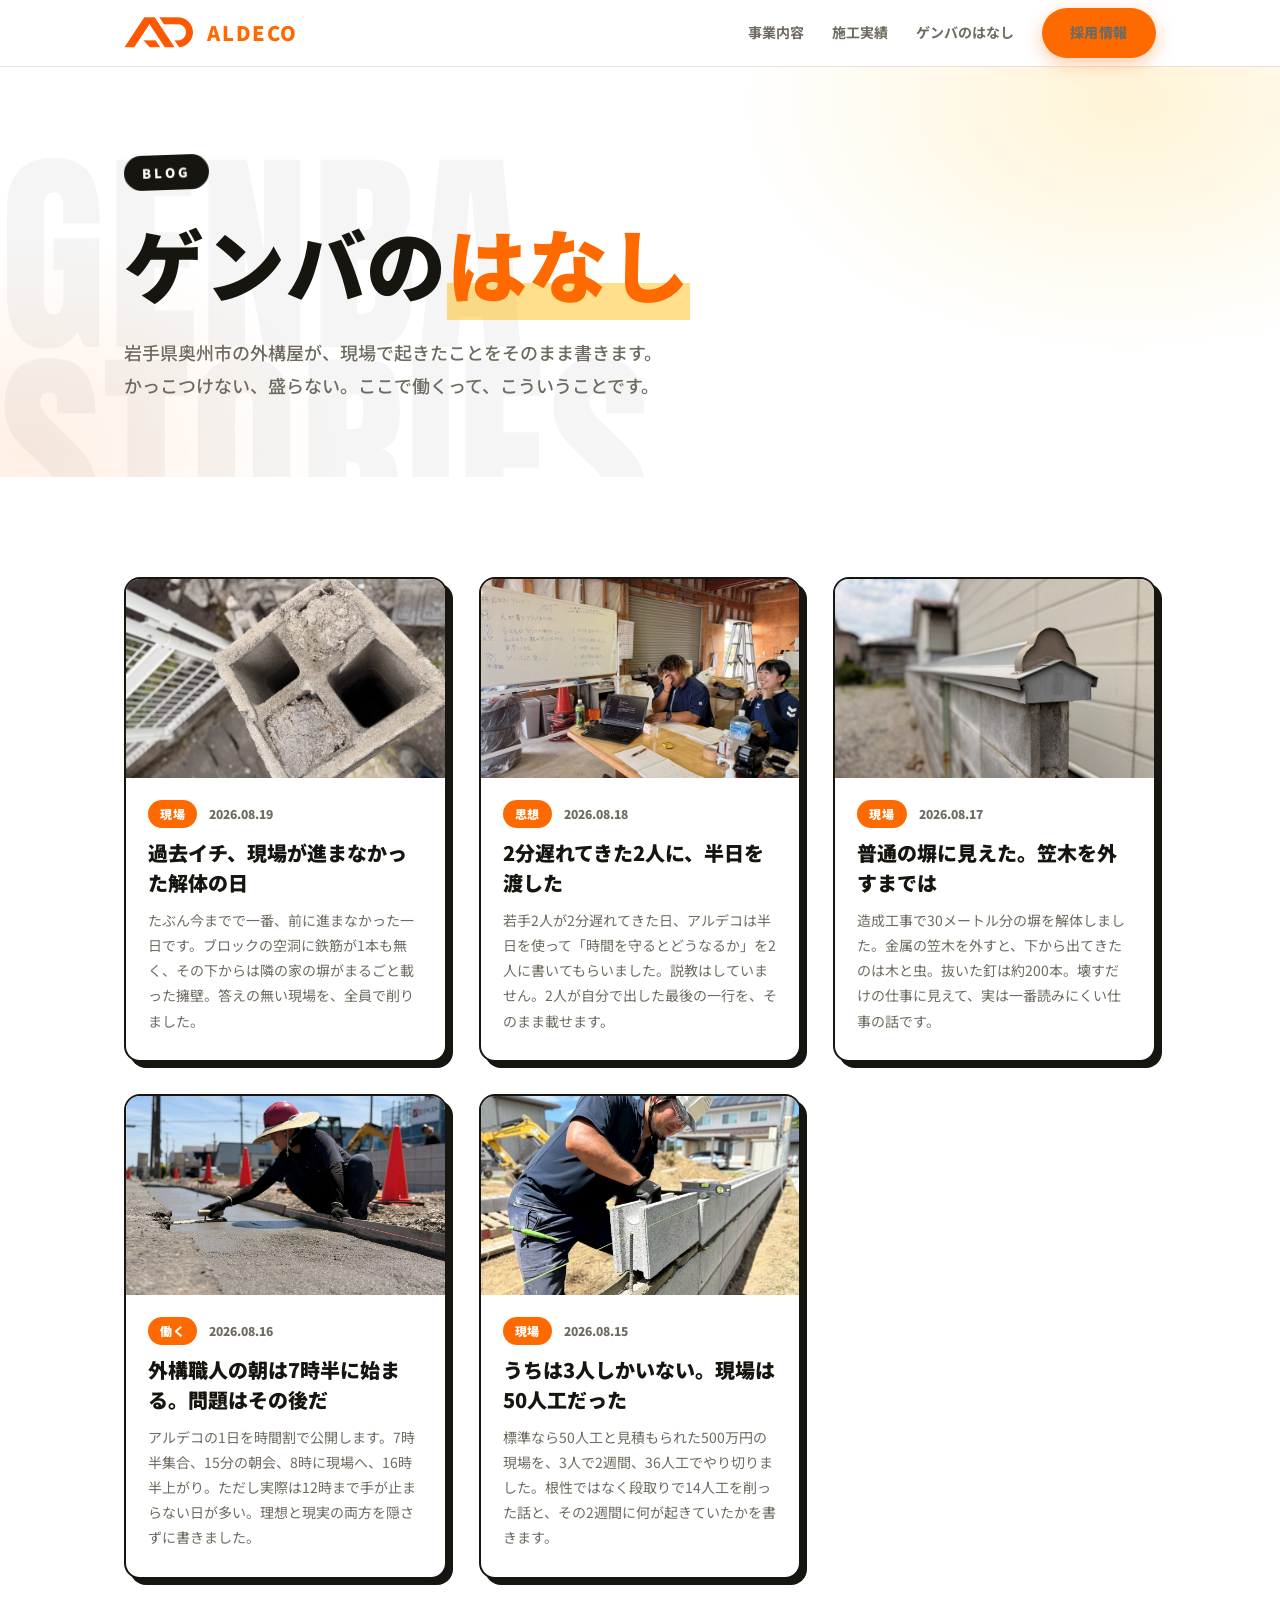
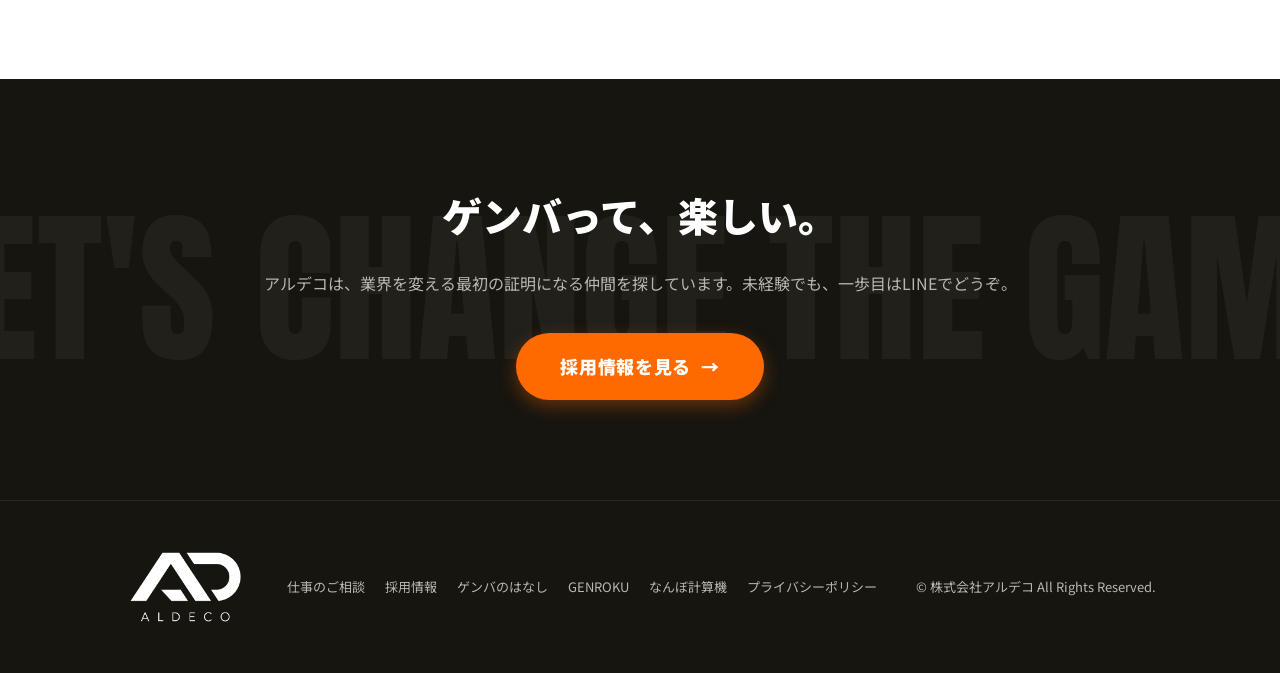
==== commit 35aa32a0: "記事修正: 「門柱の話」から「進まなかった日の話」に組み替え タイトルを「過去イチ、現場が進まなかった解体の日」に変更。 門柱は一日の中の一要素なので、記事全体の主語も一日に寄せた。  - 書き出しを" ====
--- a/blog/index.html
+++ b/blog/index.html
@@ -20,7 +20,7 @@
 <link href="https://fonts.googleapis.com/css2?family=Anton&family=Noto+Sans+JP:wght@400;500;700;900&display=swap" rel="stylesheet">
 <link rel="stylesheet" href="/style.css">
 <link rel="stylesheet" href="/blog.css">
-<script type="application/ld+json">{"@context":"https://schema.org","@graph":[{"@type":"Organization","@id":"https://aldeco.co.jp/#organization","name":"株式会社アルデコ","alternateName":"ALDECO","url":"https://aldeco.co.jp/","logo":"https://aldeco.co.jp/img/logo-black.png","telephone":"080-4402-3343","address":{"@type":"PostalAddress","addressCountry":"JP","addressRegion":"岩手県","addressLocality":"奥州市","streetAddress":"水沢真城東五郎兵衛2"},"areaServed":"岩手県","knowsAbout":["外構工事","ブロック積み","宅地造成","土間コンクリート"]},{"@type":"Blog","@id":"https://aldeco.co.jp/blog/#blog","name":"アルデコのゲンバのはなし","description":"アルデコに出会う人を、増やし続ける。","url":"https://aldeco.co.jp/blog/","inLanguage":"ja","publisher":{"@id":"https://aldeco.co.jp/#organization"},"blogPost":[{"@type":"BlogPosting","headline":"今日は門柱を1本壊すだけ、のはずだった","url":"https://aldeco.co.jp/blog/block-sukasuka/","datePublished":"2026-08-19"},{"@type":"BlogPosting","headline":"2分遅れてきた2人に、半日を渡した","url":"https://aldeco.co.jp/blog/2funnochikoku/","datePublished":"2026-08-18"},{"@type":"BlogPosting","headline":"普通の塀に見えた。笠木を外すまでは","url":"https://aldeco.co.jp/blog/kasagi-kaitai/","datePublished":"2026-08-17"},{"@type":"BlogPosting","headline":"外構職人の朝は7時半に始まる。問題はその後だ","url":"https://aldeco.co.jp/blog/genba-1nichi/","datePublished":"2026-08-16"},{"@type":"BlogPosting","headline":"うちは3人しかいない。現場は50人工だった","url":"https://aldeco.co.jp/blog/kanegasaki-50ninku/","datePublished":"2026-08-15"}]}]}</script>
+<script type="application/ld+json">{"@context":"https://schema.org","@graph":[{"@type":"Organization","@id":"https://aldeco.co.jp/#organization","name":"株式会社アルデコ","alternateName":"ALDECO","url":"https://aldeco.co.jp/","logo":"https://aldeco.co.jp/img/logo-black.png","telephone":"080-4402-3343","address":{"@type":"PostalAddress","addressCountry":"JP","addressRegion":"岩手県","addressLocality":"奥州市","streetAddress":"水沢真城東五郎兵衛2"},"areaServed":"岩手県","knowsAbout":["外構工事","ブロック積み","宅地造成","土間コンクリート"]},{"@type":"Blog","@id":"https://aldeco.co.jp/blog/#blog","name":"アルデコのゲンバのはなし","description":"アルデコに出会う人を、増やし続ける。","url":"https://aldeco.co.jp/blog/","inLanguage":"ja","publisher":{"@id":"https://aldeco.co.jp/#organization"},"blogPost":[{"@type":"BlogPosting","headline":"過去イチ、現場が進まなかった解体の日","url":"https://aldeco.co.jp/blog/block-sukasuka/","datePublished":"2026-08-19"},{"@type":"BlogPosting","headline":"2分遅れてきた2人に、半日を渡した","url":"https://aldeco.co.jp/blog/2funnochikoku/","datePublished":"2026-08-18"},{"@type":"BlogPosting","headline":"普通の塀に見えた。笠木を外すまでは","url":"https://aldeco.co.jp/blog/kasagi-kaitai/","datePublished":"2026-08-17"},{"@type":"BlogPosting","headline":"外構職人の朝は7時半に始まる。問題はその後だ","url":"https://aldeco.co.jp/blog/genba-1nichi/","datePublished":"2026-08-16"},{"@type":"BlogPosting","headline":"うちは3人しかいない。現場は50人工だった","url":"https://aldeco.co.jp/blog/kanegasaki-50ninku/","datePublished":"2026-08-15"}]}]}</script>
 <meta name="google-site-verification" content="G8R8m3gar3-l_zCH6oKk3zuVZLrA_u7wcCPGj2cS2X8">
 <script async src="https://www.googletagmanager.com/gtag/js?id=G-1KLHYNGL5F"></script>
 <script>
@@ -68,8 +68,8 @@
         <div class="pc-thumb"><img src="/img/blog/block-sukasuka-1.jpg" alt="解体したブロックの断面。空洞に鉄筋が通っていない" loading="lazy"></div>
         <div class="pc-body">
           <p class="pc-meta"><span class="pc-cat">現場</span><time datetime="2026-08-19">2026.08.19</time></p>
-          <h2 class="pc-title">今日は門柱を1本壊すだけ、のはずだった</h2>
-          <p class="pc-desc">半日で終わる予定が、丸一日かかりました。ブロックの空洞に鉄筋が1本もなく、その下からは隣の家の塀がまるごと載った擁壁。答えの無い現場を、全員で削った日の記録です。</p>
+          <h2 class="pc-title">過去イチ、現場が進まなかった解体の日</h2>
+          <p class="pc-desc">たぶん今までで一番、前に進まなかった一日です。ブロックの空洞に鉄筋が1本も無く、その下からは隣の家の塀がまるごと載った擁壁。答えの無い現場を、全員で削りました。</p>
         </div>
       </a></li>
 <li class="post-card"><a href="/blog/2funnochikoku/">
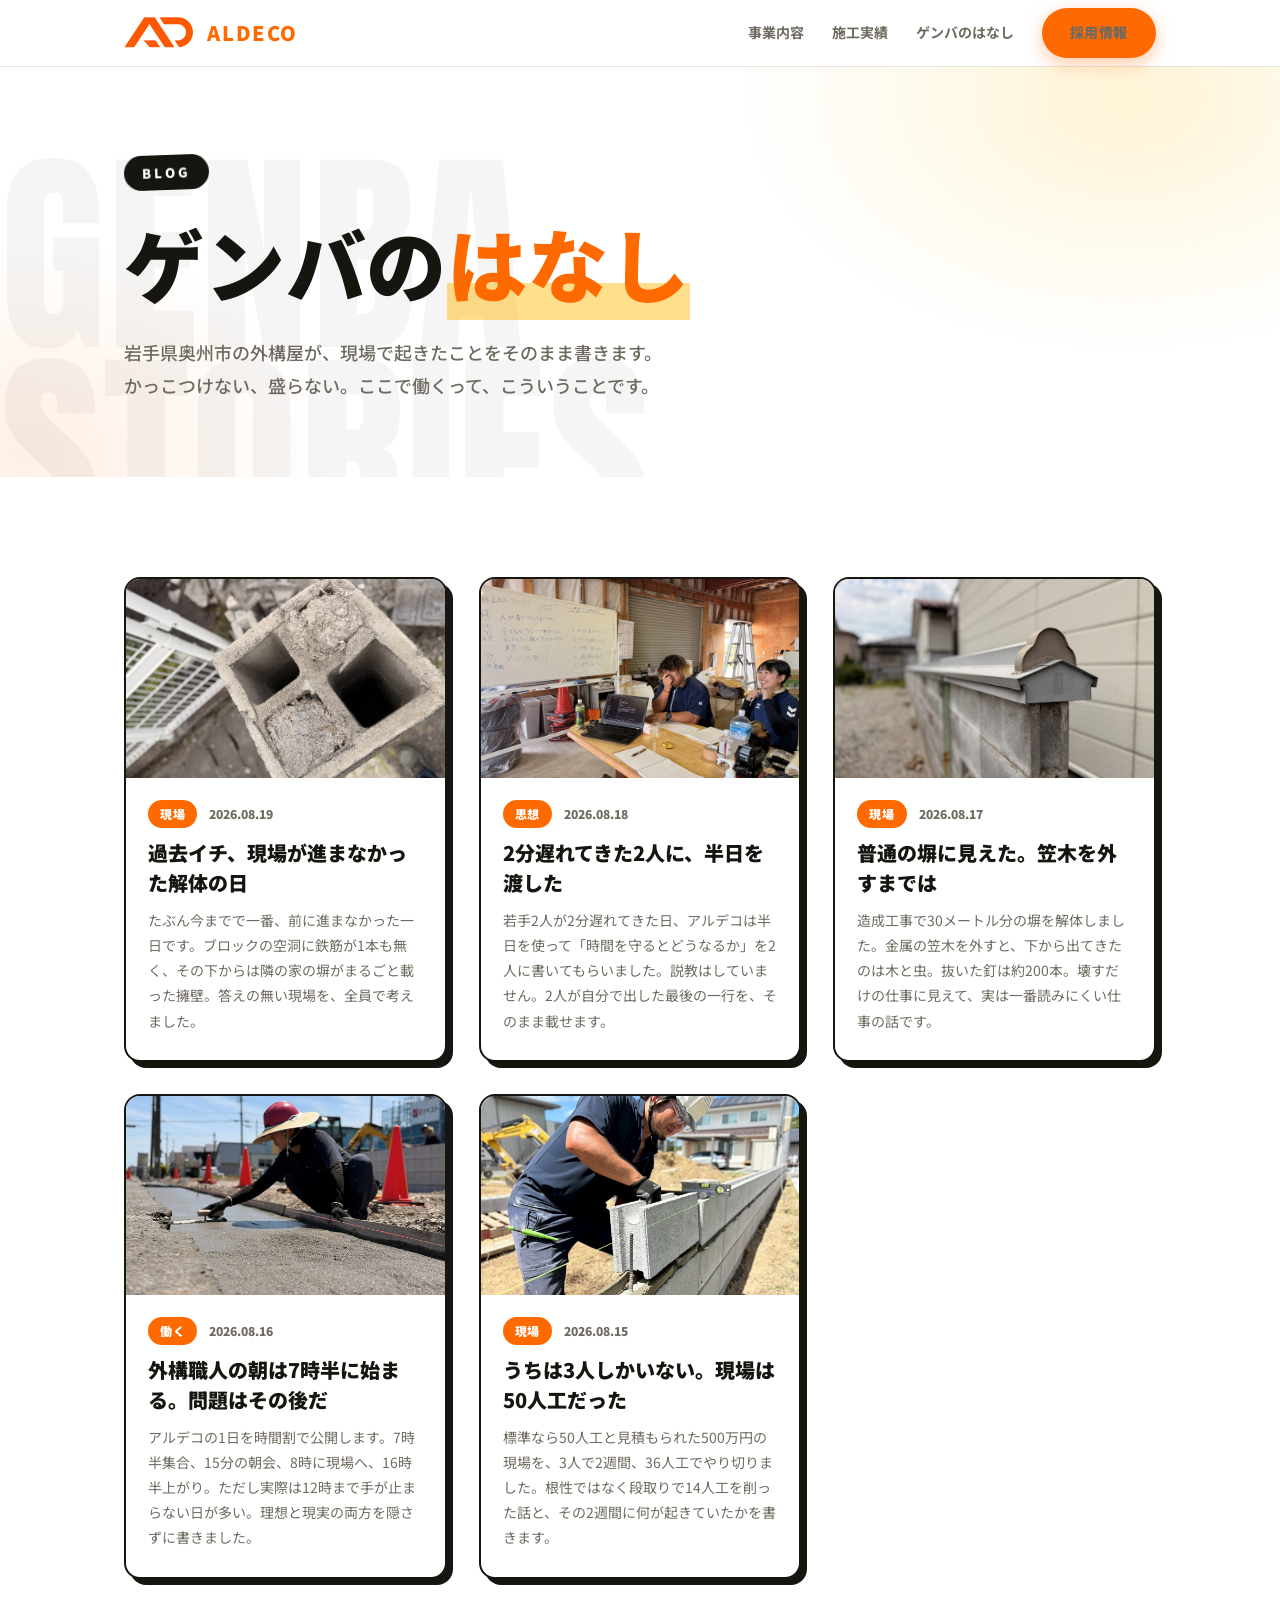
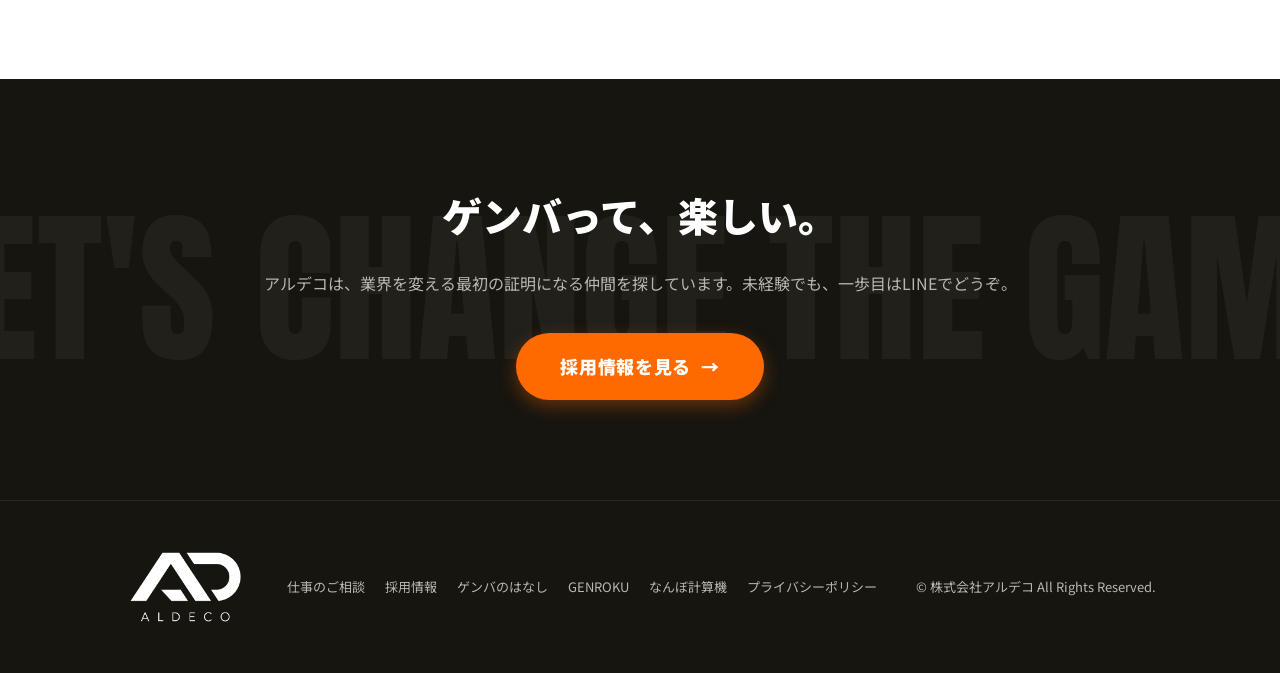
==== commit 345d4fbb: "記事修正: 現場と関係ない比喩を、実際の作業の描写に置き換え 「一発を大きく振れない」のように、その場でやっていないこと （野球・競馬・擬人化）から borrow した比喩を全て排除した。  - 「一" ====
--- a/blog/index.html
+++ b/blog/index.html
@@ -69,7 +69,7 @@
         <div class="pc-body">
           <p class="pc-meta"><span class="pc-cat">現場</span><time datetime="2026-08-19">2026.08.19</time></p>
           <h2 class="pc-title">過去イチ、現場が進まなかった解体の日</h2>
-          <p class="pc-desc">たぶん今までで一番、前に進まなかった一日です。ブロックの空洞に鉄筋が1本も無く、その下からは隣の家の塀がまるごと載った擁壁。答えの無い現場を、全員で削りました。</p>
+          <p class="pc-desc">たぶん今までで一番、前に進まなかった一日です。ブロックの空洞に鉄筋が1本も無く、その下からは隣の家の塀がまるごと載った擁壁。答えの無い現場を、全員で考えました。</p>
         </div>
       </a></li>
 <li class="post-card"><a href="/blog/2funnochikoku/">
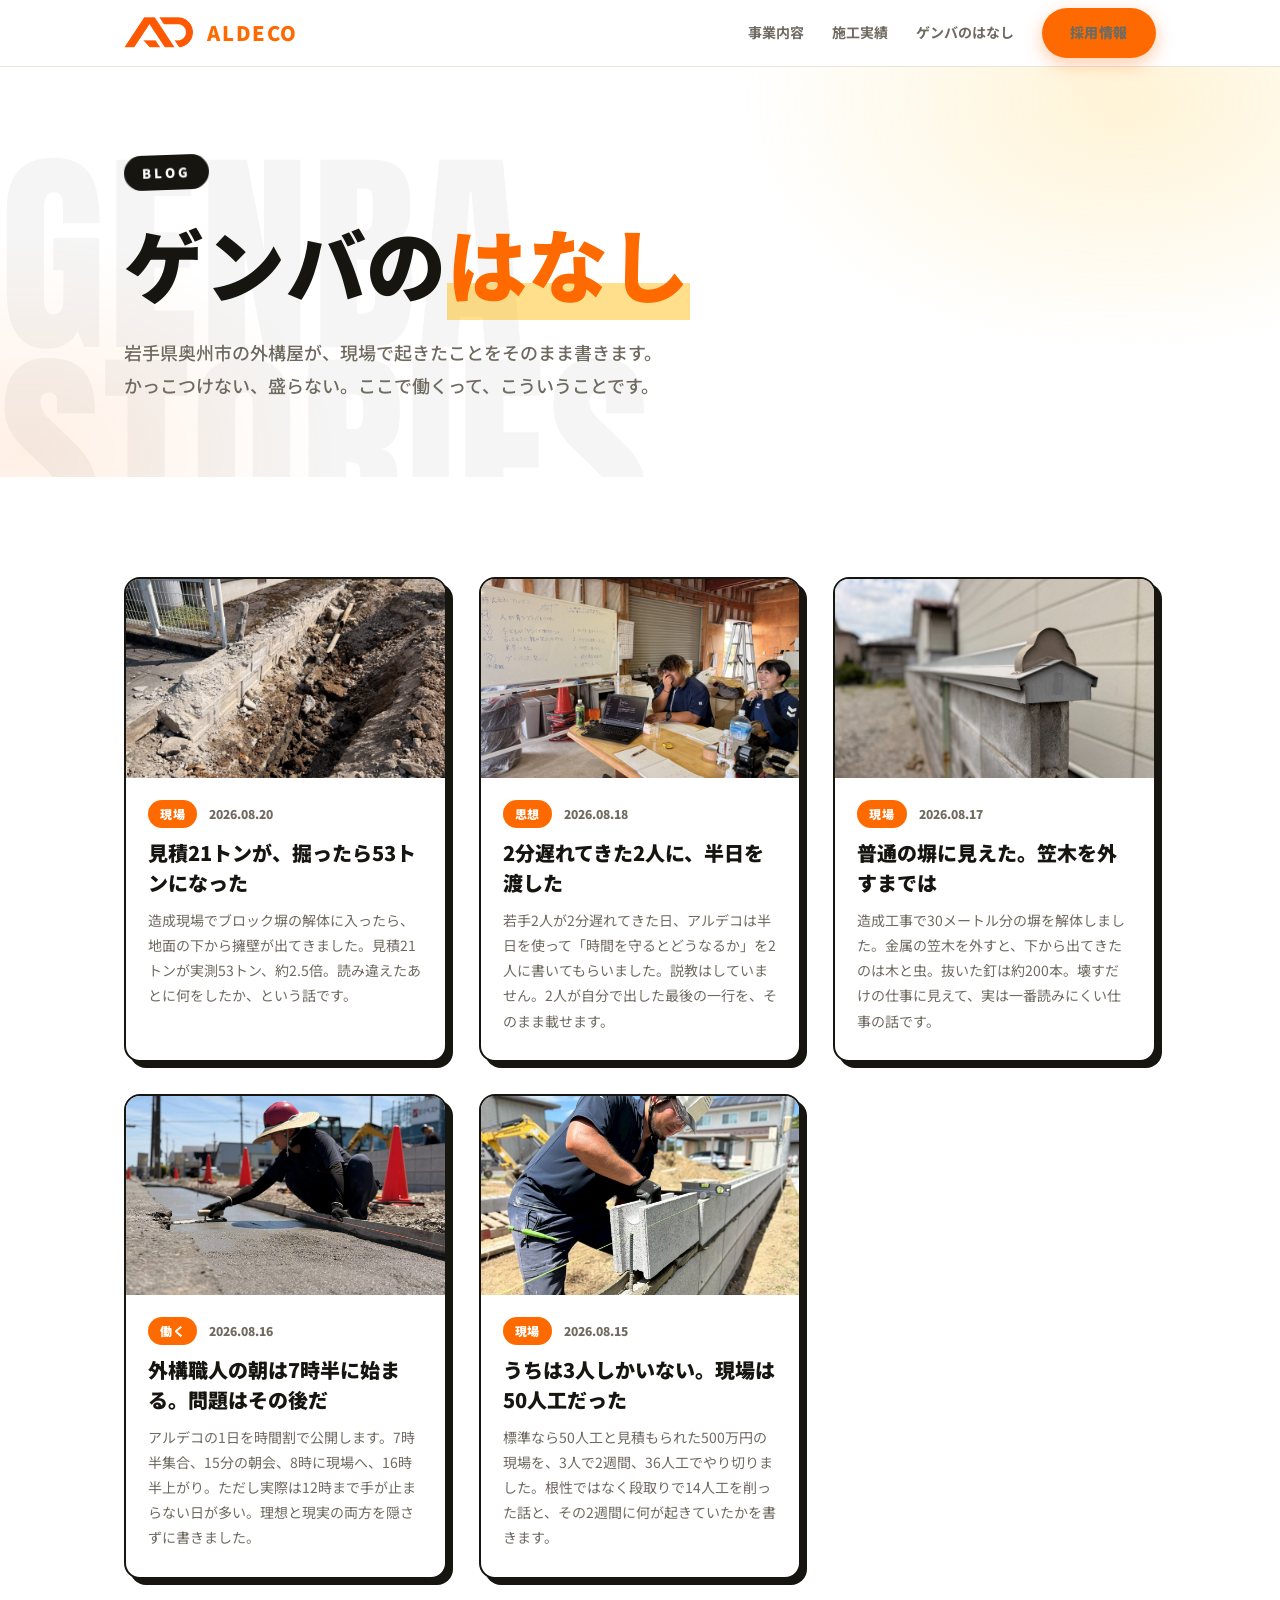
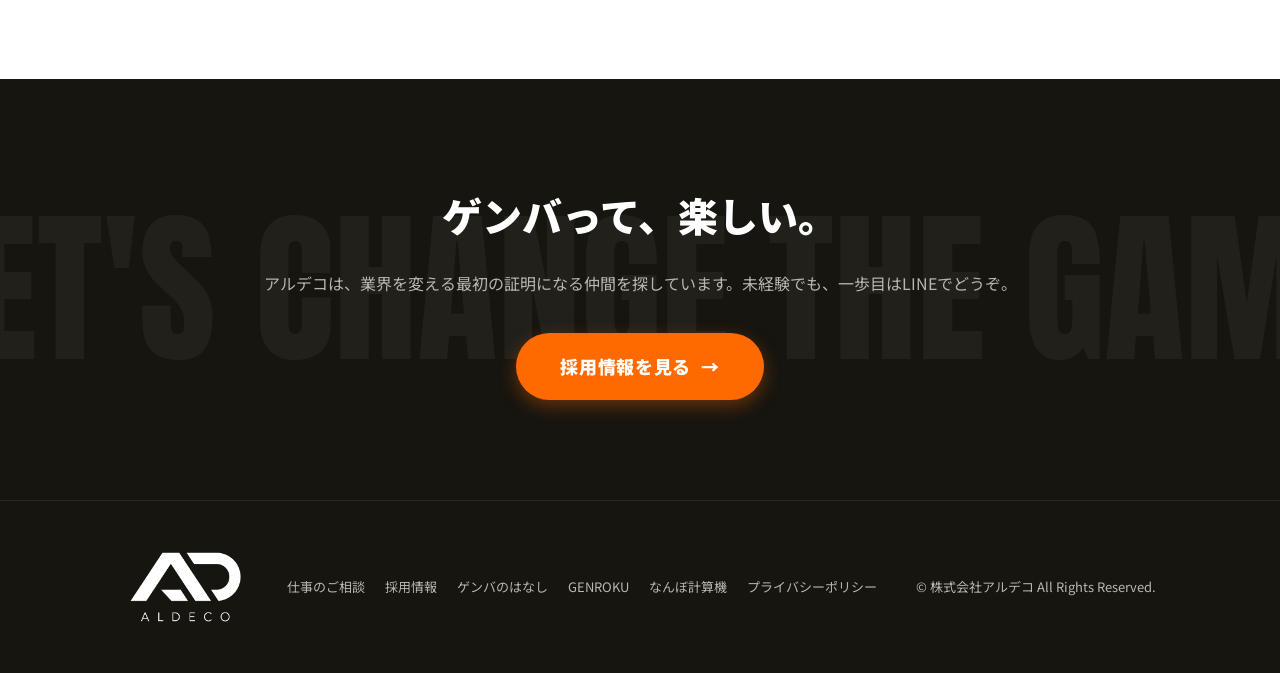
==== commit 09d7e057: "feat: macOSでも同じように開発できるようにする ensure-image-tools.sh に Homebrew の分岐を追加。macOSには ImageMagick も Pillow も標" ====
--- a/blog/index.html
+++ b/blog/index.html
@@ -20,7 +20,7 @@
 <link href="https://fonts.googleapis.com/css2?family=Anton&family=Noto+Sans+JP:wght@400;500;700;900&display=swap" rel="stylesheet">
 <link rel="stylesheet" href="/style.css">
 <link rel="stylesheet" href="/blog.css">
-<script type="application/ld+json">{"@context":"https://schema.org","@graph":[{"@type":"Organization","@id":"https://aldeco.co.jp/#organization","name":"株式会社アルデコ","alternateName":"ALDECO","url":"https://aldeco.co.jp/","logo":"https://aldeco.co.jp/img/logo-black.png","telephone":"080-4402-3343","address":{"@type":"PostalAddress","addressCountry":"JP","addressRegion":"岩手県","addressLocality":"奥州市","streetAddress":"水沢真城東五郎兵衛2"},"areaServed":"岩手県","knowsAbout":["外構工事","ブロック積み","宅地造成","土間コンクリート"]},{"@type":"Blog","@id":"https://aldeco.co.jp/blog/#blog","name":"アルデコのゲンバのはなし","description":"アルデコに出会う人を、増やし続ける。","url":"https://aldeco.co.jp/blog/","inLanguage":"ja","publisher":{"@id":"https://aldeco.co.jp/#organization"},"blogPost":[{"@type":"BlogPosting","headline":"過去イチ、現場が進まなかった解体の日","url":"https://aldeco.co.jp/blog/block-sukasuka/","datePublished":"2026-08-19"},{"@type":"BlogPosting","headline":"2分遅れてきた2人に、半日を渡した","url":"https://aldeco.co.jp/blog/2funnochikoku/","datePublished":"2026-08-18"},{"@type":"BlogPosting","headline":"普通の塀に見えた。笠木を外すまでは","url":"https://aldeco.co.jp/blog/kasagi-kaitai/","datePublished":"2026-08-17"},{"@type":"BlogPosting","headline":"外構職人の朝は7時半に始まる。問題はその後だ","url":"https://aldeco.co.jp/blog/genba-1nichi/","datePublished":"2026-08-16"},{"@type":"BlogPosting","headline":"うちは3人しかいない。現場は50人工だった","url":"https://aldeco.co.jp/blog/kanegasaki-50ninku/","datePublished":"2026-08-15"}]}]}</script>
+<script type="application/ld+json">{"@context":"https://schema.org","@graph":[{"@type":"Organization","@id":"https://aldeco.co.jp/#organization","name":"株式会社アルデコ","alternateName":"ALDECO","url":"https://aldeco.co.jp/","logo":"https://aldeco.co.jp/img/logo-black.png","telephone":"080-4402-3343","address":{"@type":"PostalAddress","addressCountry":"JP","addressRegion":"岩手県","addressLocality":"奥州市","streetAddress":"水沢真城東五郎兵衛2"},"areaServed":"岩手県","knowsAbout":["外構工事","ブロック積み","宅地造成","土間コンクリート"]},{"@type":"Blog","@id":"https://aldeco.co.jp/blog/#blog","name":"アルデコのゲンバのはなし","description":"アルデコに出会う人を、増やし続ける。","url":"https://aldeco.co.jp/blog/","inLanguage":"ja","publisher":{"@id":"https://aldeco.co.jp/#organization"},"blogPost":[{"@type":"BlogPosting","headline":"見積21トンが、掘ったら53トンになった","url":"https://aldeco.co.jp/blog/chichu-youheki/","datePublished":"2026-08-20"},{"@type":"BlogPosting","headline":"2分遅れてきた2人に、半日を渡した","url":"https://aldeco.co.jp/blog/2funnochikoku/","datePublished":"2026-08-18"},{"@type":"BlogPosting","headline":"普通の塀に見えた。笠木を外すまでは","url":"https://aldeco.co.jp/blog/kasagi-kaitai/","datePublished":"2026-08-17"},{"@type":"BlogPosting","headline":"外構職人の朝は7時半に始まる。問題はその後だ","url":"https://aldeco.co.jp/blog/genba-1nichi/","datePublished":"2026-08-16"},{"@type":"BlogPosting","headline":"うちは3人しかいない。現場は50人工だった","url":"https://aldeco.co.jp/blog/kanegasaki-50ninku/","datePublished":"2026-08-15"}]}]}</script>
 <meta name="google-site-verification" content="G8R8m3gar3-l_zCH6oKk3zuVZLrA_u7wcCPGj2cS2X8">
 <script async src="https://www.googletagmanager.com/gtag/js?id=G-1KLHYNGL5F"></script>
 <script>
@@ -64,12 +64,12 @@
 <section>
   <div class="container">
     <ul class="post-grid">
-<li class="post-card"><a href="/blog/block-sukasuka/">
-        <div class="pc-thumb"><img src="/img/blog/block-sukasuka-1.jpg" alt="解体したブロックの断面。空洞に鉄筋が通っていない" loading="lazy"></div>
+<li class="post-card"><a href="/blog/chichu-youheki/">
+        <div class="pc-thumb"><img src="/img/blog/chichu-youheki-1.jpg" alt="掘削で露出した間知ブロック積みの擁壁" loading="lazy"></div>
         <div class="pc-body">
-          <p class="pc-meta"><span class="pc-cat">現場</span><time datetime="2026-08-19">2026.08.19</time></p>
-          <h2 class="pc-title">過去イチ、現場が進まなかった解体の日</h2>
-          <p class="pc-desc">たぶん今までで一番、前に進まなかった一日です。ブロックの空洞に鉄筋が1本も無く、その下からは隣の家の塀がまるごと載った擁壁。答えの無い現場を、全員で考えました。</p>
+          <p class="pc-meta"><span class="pc-cat">現場</span><time datetime="2026-08-20">2026.08.20</time></p>
+          <h2 class="pc-title">見積21トンが、掘ったら53トンになった</h2>
+          <p class="pc-desc">造成現場でブロック塀の解体に入ったら、地面の下から擁壁が出てきました。見積21トンが実測53トン、約2.5倍。読み違えたあとに何をしたか、という話です。</p>
         </div>
       </a></li>
 <li class="post-card"><a href="/blog/2funnochikoku/">
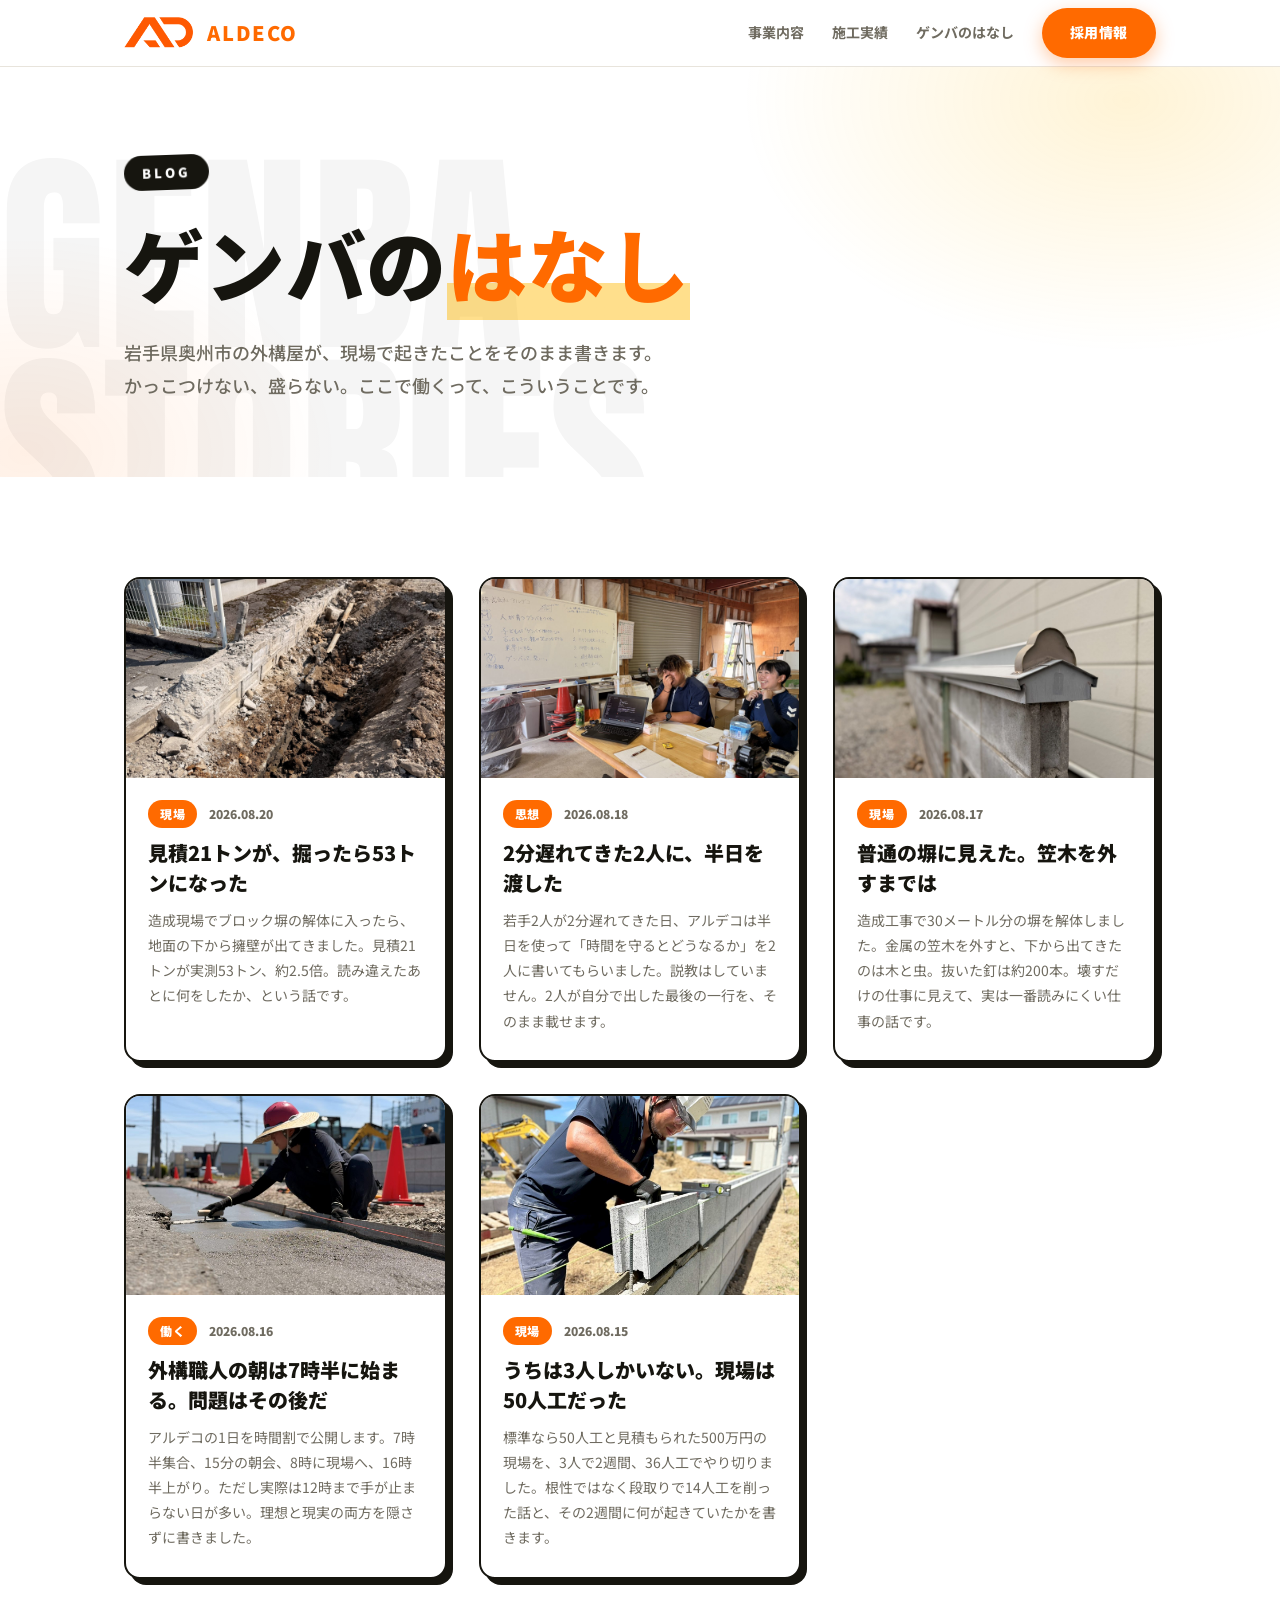
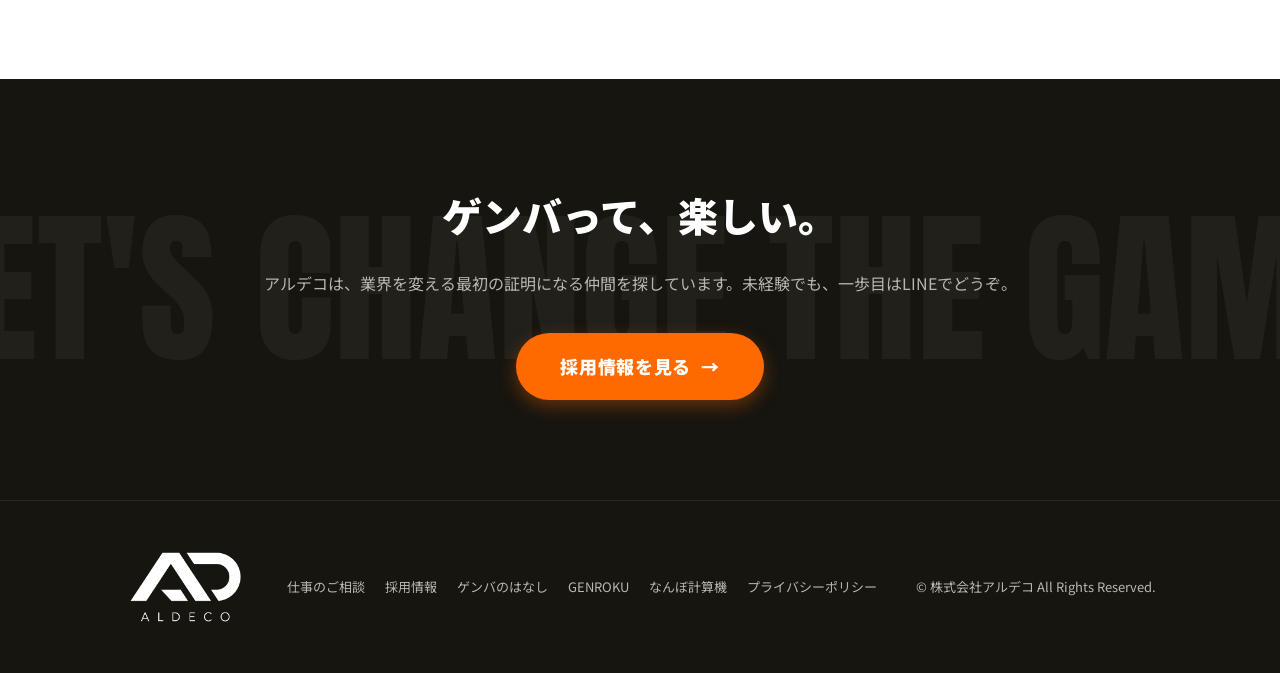
==== commit f890453b: "feat: 旧社名・沿革を明記し、勤務時間と休日の詳細を追加 社名変更（2026年11月20日）で求職者と取引先が「同じ会社なのか」を 確認できるようにし、あわせて求人条件の抜けを埋めた。  - 会社" ====
--- a/blog/index.html
+++ b/blog/index.html
@@ -20,7 +20,7 @@
 <link href="https://fonts.googleapis.com/css2?family=Anton&family=Noto+Sans+JP:wght@400;500;700;900&display=swap" rel="stylesheet">
 <link rel="stylesheet" href="/style.css">
 <link rel="stylesheet" href="/blog.css">
-<script type="application/ld+json">{"@context":"https://schema.org","@graph":[{"@type":"Organization","@id":"https://aldeco.co.jp/#organization","name":"株式会社アルデコ","alternateName":"ALDECO","url":"https://aldeco.co.jp/","logo":"https://aldeco.co.jp/img/logo-black.png","telephone":"080-4402-3343","address":{"@type":"PostalAddress","addressCountry":"JP","addressRegion":"岩手県","addressLocality":"奥州市","streetAddress":"水沢真城東五郎兵衛2"},"areaServed":"岩手県","knowsAbout":["外構工事","ブロック積み","宅地造成","土間コンクリート"]},{"@type":"Blog","@id":"https://aldeco.co.jp/blog/#blog","name":"アルデコのゲンバのはなし","description":"アルデコに出会う人を、増やし続ける。","url":"https://aldeco.co.jp/blog/","inLanguage":"ja","publisher":{"@id":"https://aldeco.co.jp/#organization"},"blogPost":[{"@type":"BlogPosting","headline":"見積21トンが、掘ったら53トンになった","url":"https://aldeco.co.jp/blog/chichu-youheki/","datePublished":"2026-08-20"},{"@type":"BlogPosting","headline":"2分遅れてきた2人に、半日を渡した","url":"https://aldeco.co.jp/blog/2funnochikoku/","datePublished":"2026-08-18"},{"@type":"BlogPosting","headline":"普通の塀に見えた。笠木を外すまでは","url":"https://aldeco.co.jp/blog/kasagi-kaitai/","datePublished":"2026-08-17"},{"@type":"BlogPosting","headline":"外構職人の朝は7時半に始まる。問題はその後だ","url":"https://aldeco.co.jp/blog/genba-1nichi/","datePublished":"2026-08-16"},{"@type":"BlogPosting","headline":"うちは3人しかいない。現場は50人工だった","url":"https://aldeco.co.jp/blog/kanegasaki-50ninku/","datePublished":"2026-08-15"}]}]}</script>
+<script type="application/ld+json">{"@context":"https://schema.org","@graph":[{"@type":"Organization","@id":"https://aldeco.co.jp/#organization","name":"株式会社アルデコ","alternateName":["ALDECO","合同会社エム・クラフト","エムクラフト","ニワクラフト"],"sameAs":["https://niwa.mcraft.design/","https://genroku.app","https://nambo.app"],"url":"https://aldeco.co.jp/","logo":"https://aldeco.co.jp/img/logo-black.png","telephone":"080-4402-3343","email":"info@aldeco.co.jp","address":{"@type":"PostalAddress","addressCountry":"JP","addressRegion":"岩手県","addressLocality":"奥州市","streetAddress":"水沢真城東五郎兵衛2"},"areaServed":"岩手県","knowsAbout":["外構工事","ブロック積み","宅地造成","土間コンクリート"]},{"@type":"Blog","@id":"https://aldeco.co.jp/blog/#blog","name":"アルデコのゲンバのはなし","description":"アルデコに出会う人を、増やし続ける。","url":"https://aldeco.co.jp/blog/","inLanguage":"ja","publisher":{"@id":"https://aldeco.co.jp/#organization"},"blogPost":[{"@type":"BlogPosting","headline":"見積21トンが、掘ったら53トンになった","url":"https://aldeco.co.jp/blog/chichu-youheki/","datePublished":"2026-08-20"},{"@type":"BlogPosting","headline":"2分遅れてきた2人に、半日を渡した","url":"https://aldeco.co.jp/blog/2funnochikoku/","datePublished":"2026-08-18"},{"@type":"BlogPosting","headline":"普通の塀に見えた。笠木を外すまでは","url":"https://aldeco.co.jp/blog/kasagi-kaitai/","datePublished":"2026-08-17"},{"@type":"BlogPosting","headline":"外構職人の朝は7時半に始まる。問題はその後だ","url":"https://aldeco.co.jp/blog/genba-1nichi/","datePublished":"2026-08-16"},{"@type":"BlogPosting","headline":"うちは3人しかいない。現場は50人工だった","url":"https://aldeco.co.jp/blog/kanegasaki-50ninku/","datePublished":"2026-08-15"}]}]}</script>
 <meta name="google-site-verification" content="G8R8m3gar3-l_zCH6oKk3zuVZLrA_u7wcCPGj2cS2X8">
 <script async src="https://www.googletagmanager.com/gtag/js?id=G-1KLHYNGL5F"></script>
 <script>
@@ -32,6 +32,7 @@
   if(h.indexOf('/recruit/')===0||h.indexOf('#entry')===0)gtag('event','recruit_click',{link_url:h,from:from});
   if(h.indexOf('lin.ee')>-1||h.indexOf('line.me')>-1)gtag('event','line_click',{from:from});
   if(h.indexOf('tel:')===0)gtag('event','tel_click',{from:from});
+  if(h.indexOf('mailto:')===0)gtag('event','mail_click',{from:from});
 },{passive:true});
 </script>
 </head>
--- a/style.css
+++ b/style.css
@@ -58,6 +58,7 @@
 .nav-links { display: flex; gap: 28px; align-items: center; font-size: 14px; font-weight: 700; }
 .nav-links a { color: var(--muted); transition: color .2s; }
 .nav-links a:hover { color: var(--text); }
+.nav-links a.btn, .nav-links a.btn:hover { color: #fff; }
 .btn {
   display: inline-block;
   background: var(--accent);
@@ -216,6 +217,9 @@
   margin-bottom: 24px;
 }
 .sec-lead { color: var(--muted); max-width: 720px; margin-bottom: 48px; font-weight: 500; }
+.sec-center { text-align: center; }
+.sec-center .sec-label::after { margin-left: auto; margin-right: auto; }
+.sec-center .sec-lead { margin-left: auto; margin-right: auto; }
 
 /* ---- stat cards ---- */
 .stats { display: grid; grid-template-columns: repeat(3, 1fr); gap: 20px; }
@@ -843,6 +847,54 @@
 .form .submit-row { margin-top: 32px; }
 .form button.btn { border: 0; cursor: pointer; font-family: inherit; font-size: 16px; }
 
+.form-done {
+  max-width: 680px;
+  padding: 32px 28px;
+  border: 2px solid var(--accent);
+  border-radius: var(--radius);
+}
+.form-done-title { font-weight: 900; font-size: 18px; color: var(--accent); margin-bottom: 10px; }
+.form-done p { line-height: 2; }
+.form-done a { color: var(--accent); font-weight: 700; }
+.form-error { margin-top: 14px; font-weight: 700; color: #d0342c; }
+
+/* ---- letter page (代表からの長い手紙) ---- */
+.letter-hero {
+  background: var(--dark);
+  color: #fff;
+  text-align: center;
+  padding: 150px 0 90px;
+}
+.letter-hero .eyebrow { color: var(--accent); font-family: 'Anton', sans-serif; letter-spacing: .2em; font-size: 14px; }
+.letter-hero h1 { font-size: clamp(38px, 7vw, 64px); font-weight: 900; margin: 18px 0 26px; }
+.letter-hero h1 .em { color: var(--accent); }
+.letter-hero-sub { line-height: 2.2; opacity: .85; font-size: 15px; }
+.letter { max-width: 720px; }
+.letter h2 { font-size: 24px; font-weight: 900; margin: 76px 0 26px; line-height: 1.5; }
+.letter h2:first-child { margin-top: 0; }
+.letter h2 .num { font-family: 'Anton', sans-serif; color: var(--accent); margin-right: 14px; font-size: 20px; letter-spacing: .05em; }
+.letter p { line-height: 2.2; margin-bottom: 1.7em; font-size: 15.5px; }
+.letter a { color: var(--accent); font-weight: 700; text-decoration: underline; text-underline-offset: 3px; }
+.letter .letter-strong { font-size: 19px; font-weight: 900; line-height: 2; border-left: 4px solid var(--accent); padding: 6px 0 6px 20px; margin: 2em 0; }
+.letter-photo { margin: 48px 0; }
+.letter-photo img { width: 100%; border-radius: var(--radius); }
+.letter-photo figcaption { font-size: 13px; color: var(--muted); margin-top: 10px; }
+.letter-lists { display: grid; grid-template-columns: 1fr 1fr; gap: 24px; margin: 36px 0; }
+.letter-list { border: 2px solid var(--text); border-radius: var(--radius); padding: 26px 24px; }
+.letter-list.want { border-color: var(--accent); }
+.letter-list-title { font-weight: 900; font-size: 17px; margin-bottom: 14px; }
+.letter-list.want .letter-list-title { color: var(--accent); }
+.letter-list ul { list-style: none; }
+.letter-list li { line-height: 1.9; margin-bottom: 12px; padding-left: 22px; position: relative; font-size: 14.5px; }
+.letter-list.want li::before { content: "◎"; position: absolute; left: 0; color: var(--accent); font-weight: 900; }
+.letter-list.notwant li::before { content: "―"; position: absolute; left: 0; color: var(--muted); font-weight: 900; }
+.letter-list-note { font-size: 13px; color: var(--muted); line-height: 1.9; margin-top: 16px; }
+.letter-sig { text-align: right; font-weight: 900; line-height: 2.2; margin-top: 56px; }
+@media (max-width: 720px) {
+  .letter-lists { grid-template-columns: 1fr; }
+  .letter h2 { font-size: 20px; margin-top: 60px; }
+}
+
 /* ---- legal page ---- */
 .legal { max-width: 760px; }
 .legal h3 { font-size: 18px; font-weight: 900; margin: 32px 0 12px; }
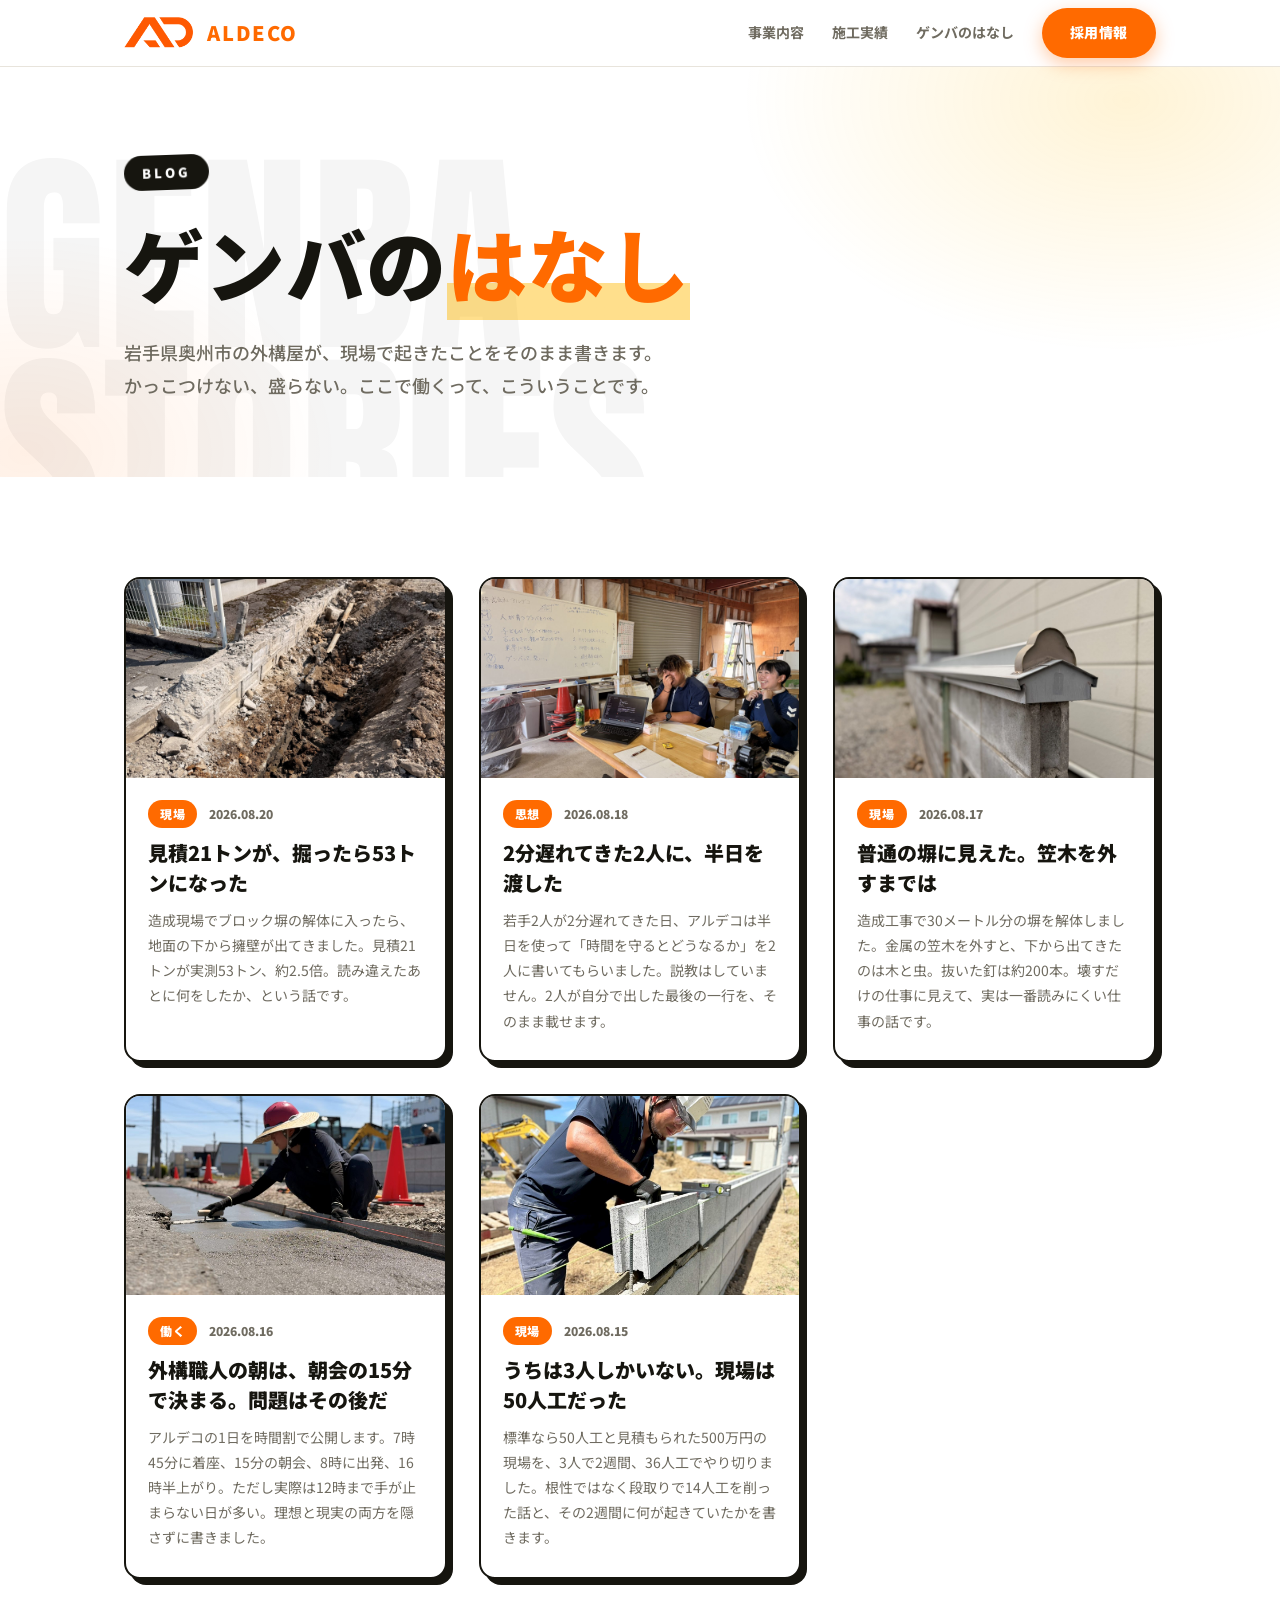
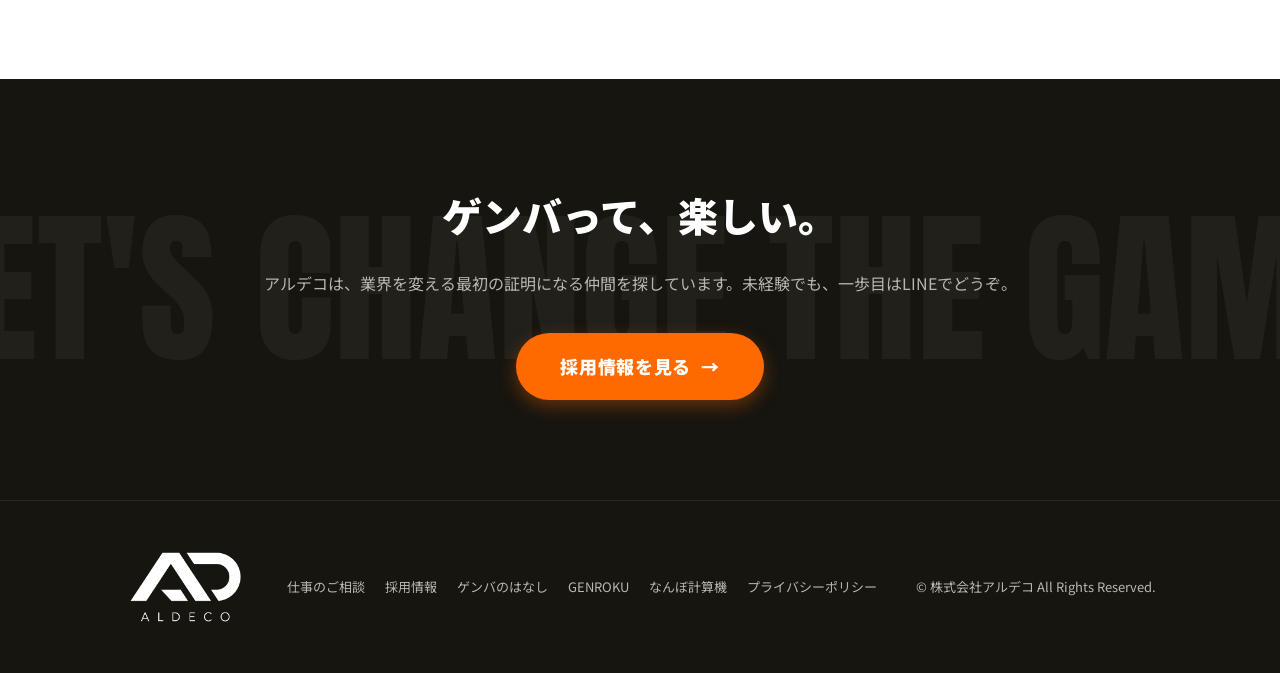
==== commit 0366dd30: "fix: 朝の時間割を実際の7時45分着座に訂正し、休日にお盆を追加 - 休日に「お盆」を追加（募集要項・JobPosting・llms.txt） - ブログ2本に載っていた「7時半集合」が誤りだった" ====
--- a/blog/index.html
+++ b/blog/index.html
@@ -20,7 +20,7 @@
 <link href="https://fonts.googleapis.com/css2?family=Anton&family=Noto+Sans+JP:wght@400;500;700;900&display=swap" rel="stylesheet">
 <link rel="stylesheet" href="/style.css">
 <link rel="stylesheet" href="/blog.css">
-<script type="application/ld+json">{"@context":"https://schema.org","@graph":[{"@type":"Organization","@id":"https://aldeco.co.jp/#organization","name":"株式会社アルデコ","alternateName":["ALDECO","合同会社エム・クラフト","エムクラフト","ニワクラフト"],"sameAs":["https://niwa.mcraft.design/","https://genroku.app","https://nambo.app"],"url":"https://aldeco.co.jp/","logo":"https://aldeco.co.jp/img/logo-black.png","telephone":"080-4402-3343","email":"info@aldeco.co.jp","address":{"@type":"PostalAddress","addressCountry":"JP","addressRegion":"岩手県","addressLocality":"奥州市","streetAddress":"水沢真城東五郎兵衛2"},"areaServed":"岩手県","knowsAbout":["外構工事","ブロック積み","宅地造成","土間コンクリート"]},{"@type":"Blog","@id":"https://aldeco.co.jp/blog/#blog","name":"アルデコのゲンバのはなし","description":"アルデコに出会う人を、増やし続ける。","url":"https://aldeco.co.jp/blog/","inLanguage":"ja","publisher":{"@id":"https://aldeco.co.jp/#organization"},"blogPost":[{"@type":"BlogPosting","headline":"見積21トンが、掘ったら53トンになった","url":"https://aldeco.co.jp/blog/chichu-youheki/","datePublished":"2026-08-20"},{"@type":"BlogPosting","headline":"2分遅れてきた2人に、半日を渡した","url":"https://aldeco.co.jp/blog/2funnochikoku/","datePublished":"2026-08-18"},{"@type":"BlogPosting","headline":"普通の塀に見えた。笠木を外すまでは","url":"https://aldeco.co.jp/blog/kasagi-kaitai/","datePublished":"2026-08-17"},{"@type":"BlogPosting","headline":"外構職人の朝は7時半に始まる。問題はその後だ","url":"https://aldeco.co.jp/blog/genba-1nichi/","datePublished":"2026-08-16"},{"@type":"BlogPosting","headline":"うちは3人しかいない。現場は50人工だった","url":"https://aldeco.co.jp/blog/kanegasaki-50ninku/","datePublished":"2026-08-15"}]}]}</script>
+<script type="application/ld+json">{"@context":"https://schema.org","@graph":[{"@type":"Organization","@id":"https://aldeco.co.jp/#organization","name":"株式会社アルデコ","alternateName":["ALDECO","合同会社エム・クラフト","エムクラフト","ニワクラフト"],"sameAs":["https://niwa.mcraft.design/","https://genroku.app","https://nambo.app"],"url":"https://aldeco.co.jp/","logo":"https://aldeco.co.jp/img/logo-black.png","telephone":"080-4402-3343","email":"info@aldeco.co.jp","address":{"@type":"PostalAddress","addressCountry":"JP","addressRegion":"岩手県","addressLocality":"奥州市","streetAddress":"水沢真城東五郎兵衛2"},"areaServed":"岩手県","knowsAbout":["外構工事","ブロック積み","宅地造成","土間コンクリート"]},{"@type":"Blog","@id":"https://aldeco.co.jp/blog/#blog","name":"アルデコのゲンバのはなし","description":"アルデコに出会う人を、増やし続ける。","url":"https://aldeco.co.jp/blog/","inLanguage":"ja","publisher":{"@id":"https://aldeco.co.jp/#organization"},"blogPost":[{"@type":"BlogPosting","headline":"見積21トンが、掘ったら53トンになった","url":"https://aldeco.co.jp/blog/chichu-youheki/","datePublished":"2026-08-20"},{"@type":"BlogPosting","headline":"2分遅れてきた2人に、半日を渡した","url":"https://aldeco.co.jp/blog/2funnochikoku/","datePublished":"2026-08-18"},{"@type":"BlogPosting","headline":"普通の塀に見えた。笠木を外すまでは","url":"https://aldeco.co.jp/blog/kasagi-kaitai/","datePublished":"2026-08-17"},{"@type":"BlogPosting","headline":"外構職人の朝は、朝会の15分で決まる。問題はその後だ","url":"https://aldeco.co.jp/blog/genba-1nichi/","datePublished":"2026-08-16"},{"@type":"BlogPosting","headline":"うちは3人しかいない。現場は50人工だった","url":"https://aldeco.co.jp/blog/kanegasaki-50ninku/","datePublished":"2026-08-15"}]}]}</script>
 <meta name="google-site-verification" content="G8R8m3gar3-l_zCH6oKk3zuVZLrA_u7wcCPGj2cS2X8">
 <script async src="https://www.googletagmanager.com/gtag/js?id=G-1KLHYNGL5F"></script>
 <script>
@@ -93,8 +93,8 @@
         <div class="pc-thumb"><img src="/img/ikusei.jpg" alt="現場で施工作業をするアルデコのメンバー" loading="lazy"></div>
         <div class="pc-body">
           <p class="pc-meta"><span class="pc-cat">働く</span><time datetime="2026-08-16">2026.08.16</time></p>
-          <h2 class="pc-title">外構職人の朝は7時半に始まる。問題はその後だ</h2>
-          <p class="pc-desc">アルデコの1日を時間割で公開します。7時半集合、15分の朝会、8時に現場へ、16時半上がり。ただし実際は12時まで手が止まらない日が多い。理想と現実の両方を隠さずに書きました。</p>
+          <h2 class="pc-title">外構職人の朝は、朝会の15分で決まる。問題はその後だ</h2>
+          <p class="pc-desc">アルデコの1日を時間割で公開します。7時45分に着座、15分の朝会、8時に出発、16時半上がり。ただし実際は12時まで手が止まらない日が多い。理想と現実の両方を隠さずに書きました。</p>
         </div>
       </a></li>
 <li class="post-card"><a href="/blog/kanegasaki-50ninku/">
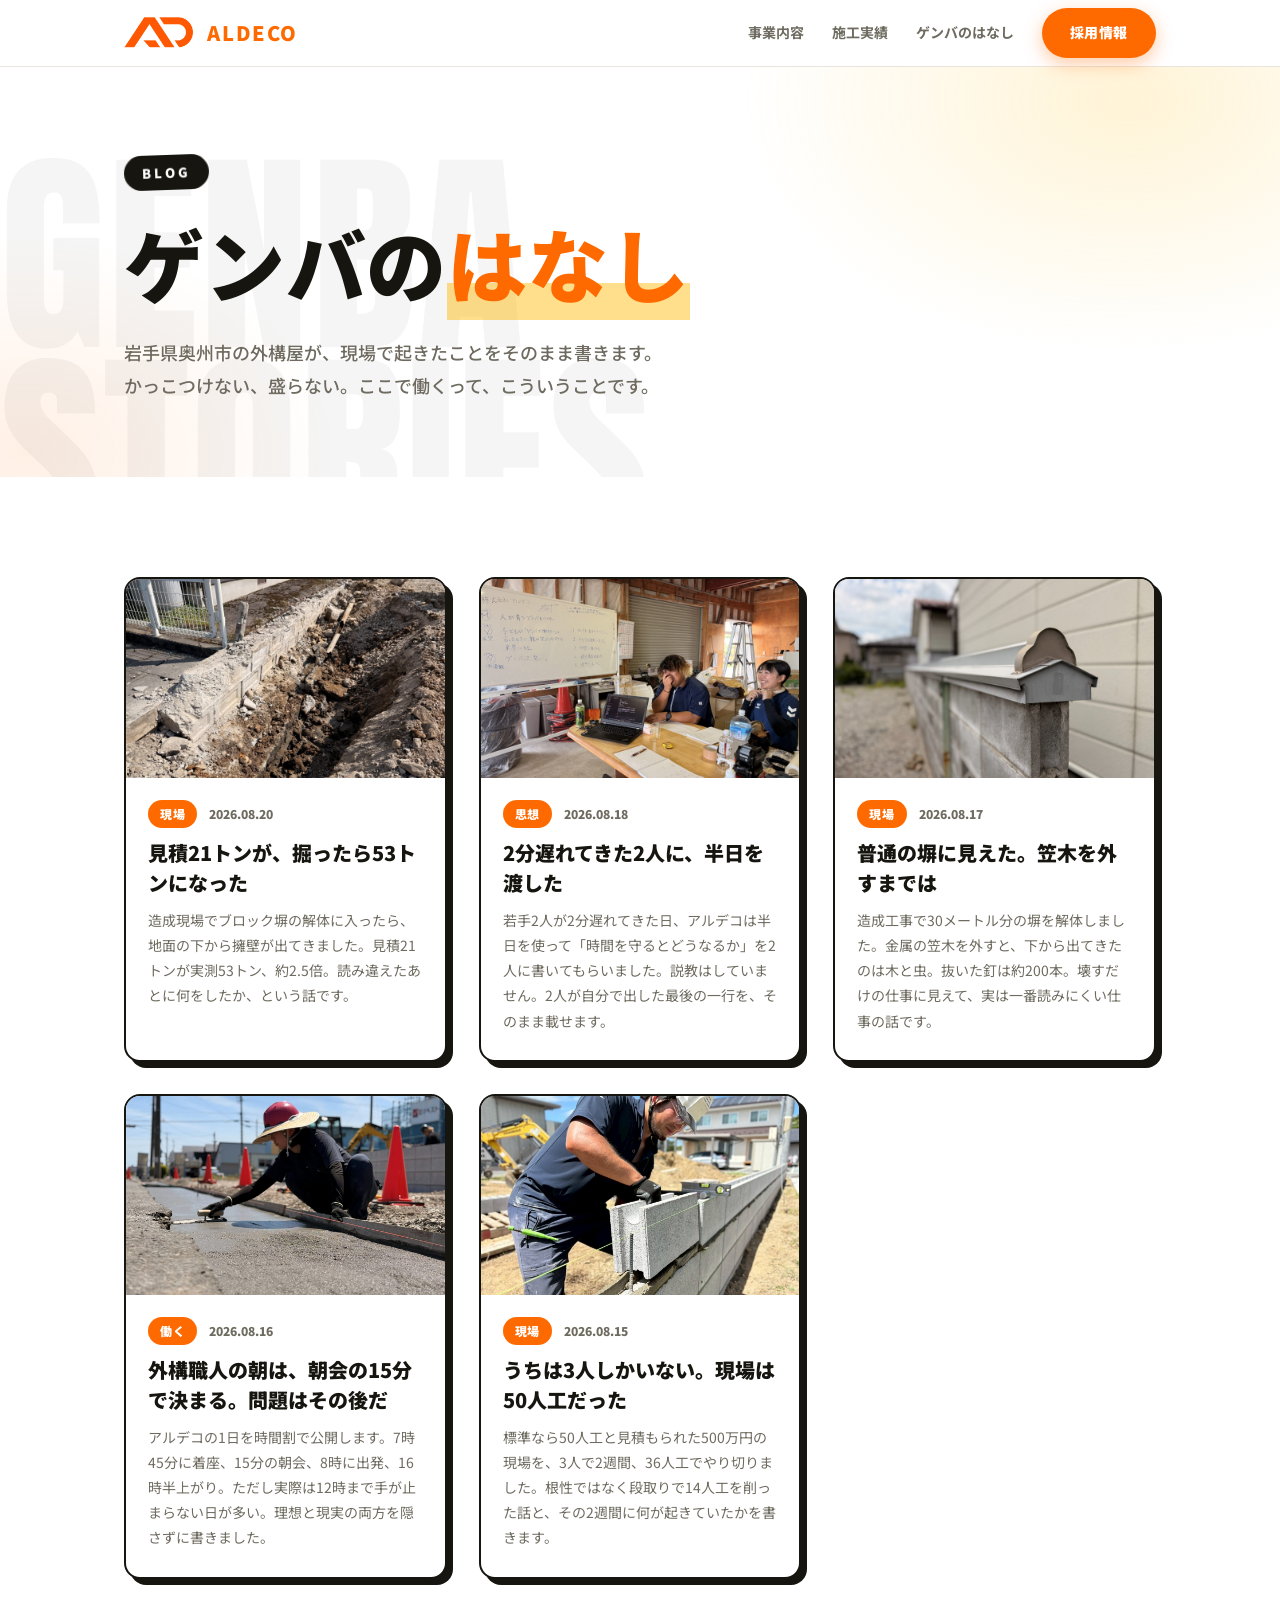
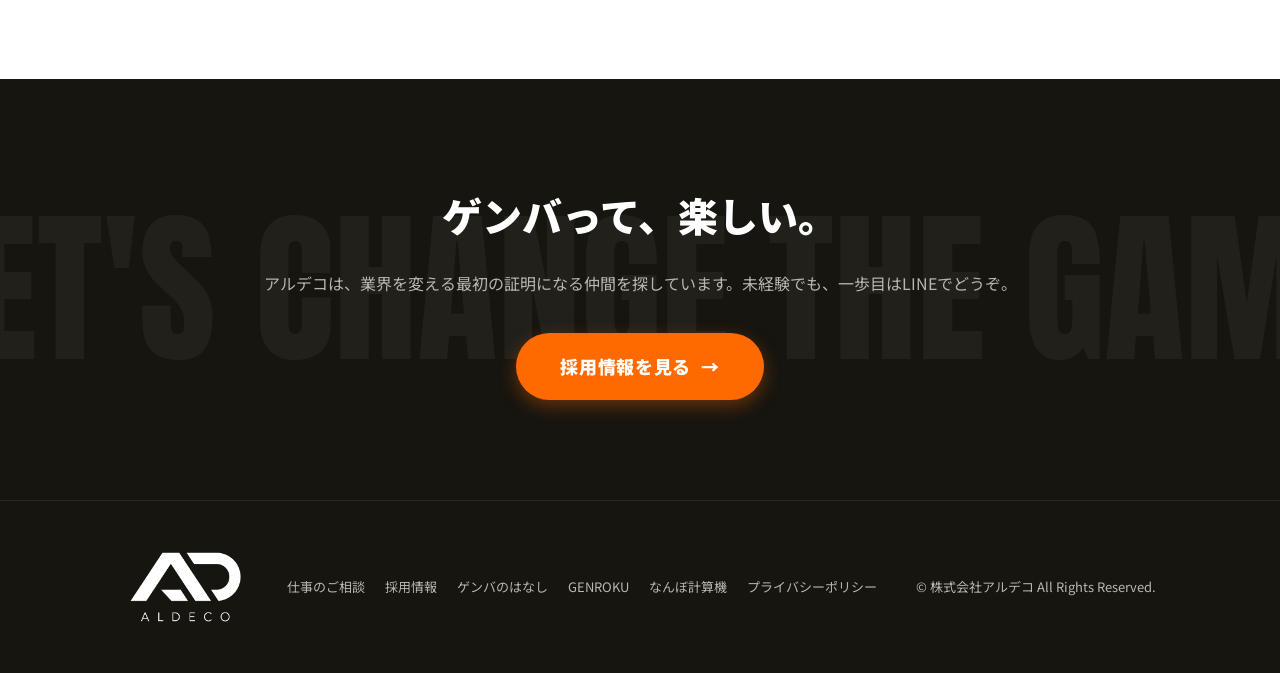
==== commit 1e174a01: "Use transparent ALDECO symbol for every favicon" ====
--- a/blog/index.html
+++ b/blog/index.html
@@ -13,7 +13,7 @@
 <meta property="og:url" content="https://aldeco.co.jp/blog/">
 <meta property="og:image" content="https://aldeco.co.jp/img/ogp.png">
 <meta name="twitter:card" content="summary_large_image">
-<link rel="icon" type="image/png" href="/img/favicon.png">
+<link rel="icon" type="image/png" href="/brand-20261101/assets/favicon-transparent.png?v=20261101-1">
 <link rel="alternate" type="application/rss+xml" title="アルデコのゲンバのはなし" href="/blog/feed.xml">
 <link rel="preconnect" href="https://fonts.googleapis.com">
 <link rel="preconnect" href="https://fonts.gstatic.com" crossorigin>
